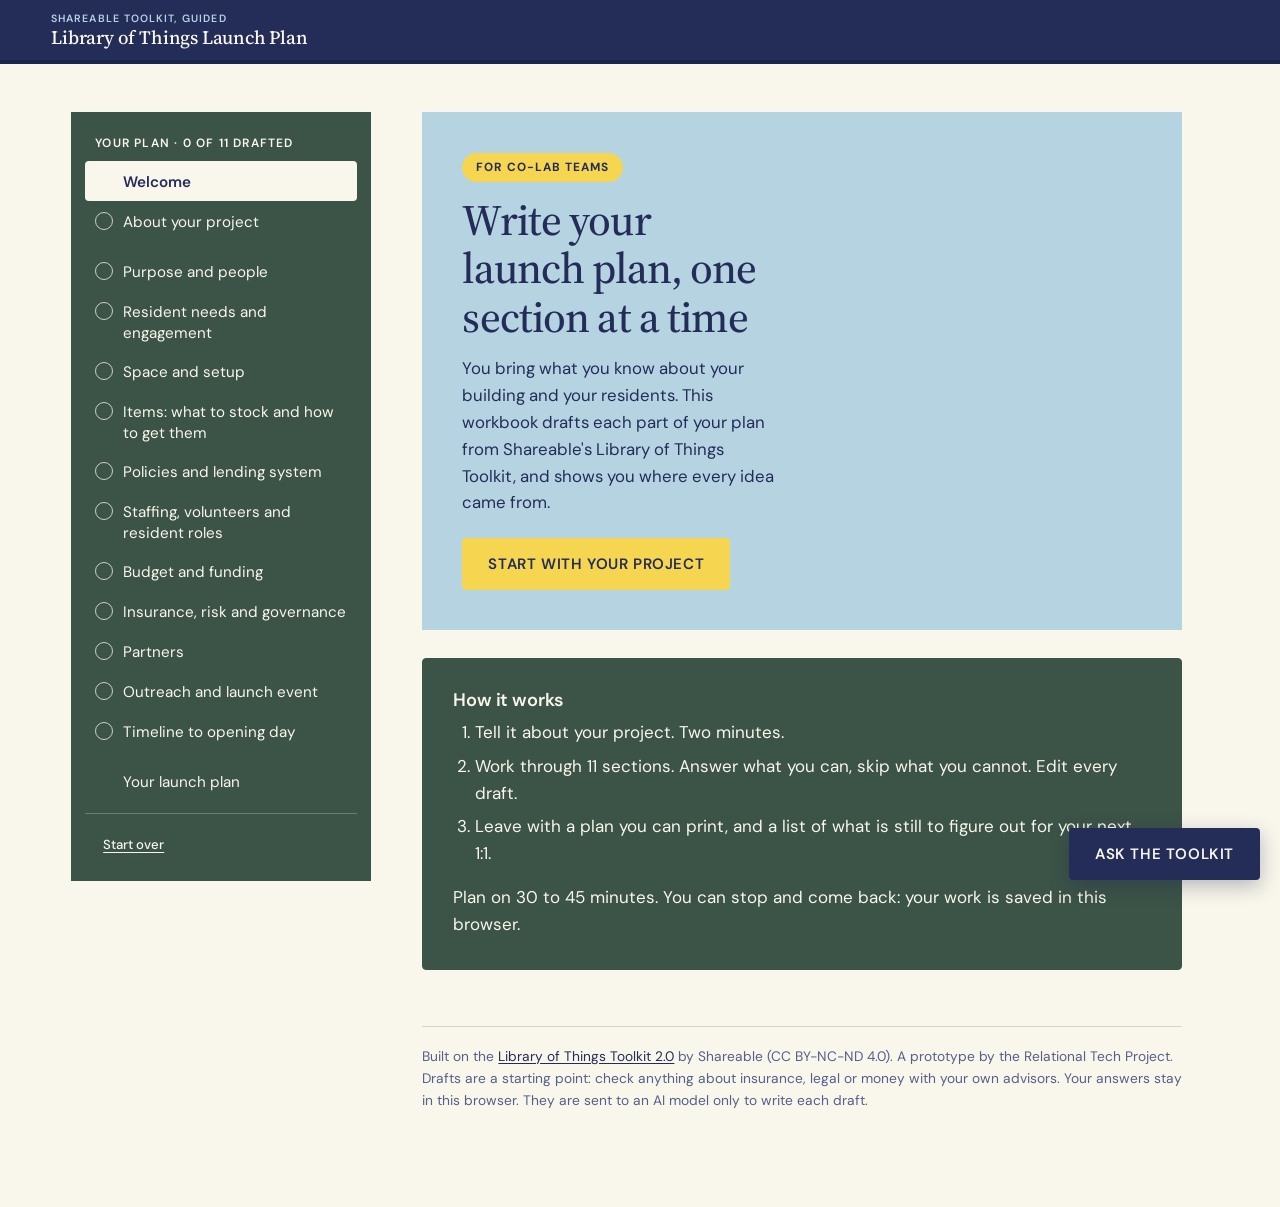
==== index.html @ 45e4e86b "Library of Things Launch Plan prototype A guided workbook for Shareable's Library of Things Co-Lab: " ====
<!doctype html>
<html lang="en">
<head>
<meta charset="utf-8">
<meta name="viewport" content="width=device-width, initial-scale=1, viewport-fit=cover">
<title>Library of Things Launch Plan</title>
<meta name="description" content="A guided workbook for writing the launch plan for a library of things in your building, grounded in Shareable's Library of Things Toolkit 2.0.">
<meta name="robots" content="noindex">
<meta name="theme-color" content="#232D58">
<link rel="preconnect" href="https://fonts.googleapis.com">
<link rel="preconnect" href="https://fonts.gstatic.com" crossorigin>
<link href="https://fonts.googleapis.com/css2?family=DM+Sans:ital,opsz,wght@0,9..40,400..700;1,9..40,400..700&family=Source+Serif+4:opsz,wght@8..60,400..600&display=swap" rel="stylesheet">
<style>
  /* Colours and type follow shareable.net and the toolkit cover */
  :root {
    --cream: #F9F6EB; --white: #fffdf7; --navy: #232D58; --navy-deep: #1A244D; --soft: #55608a;
    --green: #3C5347; --sage: #ABBD9B; --blue: #B6D3E2; --blue-wash: #e3eef4; --yellow: #F6D551;
    --coral: #D86E72; --brick: #BA4B4F; --pink: #F0D5D1; --line: #d9d4c0;
    --serif: "Source Serif 4", "Iowan Old Style", Georgia, serif;
    --sans: "DM Sans", system-ui, -apple-system, "Segoe UI", Roboto, sans-serif;
    --top: 60px;
  }
  * { box-sizing: border-box; }
  html { -webkit-text-size-adjust: 100%; scroll-padding-top: calc(var(--top) + 16px); }
  body { margin: 0; background: var(--cream); color: var(--navy); font: 17px/1.6 var(--sans); }
  h1, h2 { font-family: var(--serif); font-weight: 500; line-height: 1.12; letter-spacing: -0.02em; text-wrap: balance; margin: 0; }
  h3 { font-family: var(--sans); font-weight: 600; line-height: 1.25; letter-spacing: -0.01em; margin: 0; }
  h1 { font-size: clamp(2.1rem, 6vw, 3.3rem); }
  h2 { font-size: clamp(1.7rem, 4.4vw, 2.3rem); }
  p { margin: 0 0 1em; }
  a { color: var(--navy); text-underline-offset: 2px; }
  button { font: inherit; cursor: pointer; -webkit-tap-highlight-color: transparent; }
  :focus-visible { outline: 3px solid var(--coral); outline-offset: 2px; }

  /* Top bar */
  .top { position: sticky; top: 0; z-index: 8; background: var(--navy); color: var(--cream); }
  .top-in { display: flex; align-items: center; justify-content: space-between; gap: 12px; height: var(--top); padding: 8px clamp(16px, 4vw, 56px); padding-left: max(clamp(16px, 4vw, 56px), env(safe-area-inset-left)); padding-right: max(clamp(16px, 4vw, 56px), env(safe-area-inset-right)); }
  .brand { background: none; border: 0; padding: 0; color: var(--cream); text-align: left; font-family: var(--serif); font-size: 1.18rem; font-weight: 500; letter-spacing: -0.01em; line-height: 1.15; }
  .brand .short { display: none; }
  .brand small { display: block; font: 600 0.66rem/1.5 var(--sans); letter-spacing: 0.1em; text-transform: uppercase; color: var(--blue); }
  .top-actions { display: none; gap: 8px; flex: none; }
  .progress { height: 4px; background: var(--navy-deep); }
  .progress i { display: block; height: 100%; background: var(--yellow); transition: width .3s ease; }

  .shell { display: grid; grid-template-columns: 300px minmax(0, 1fr); gap: clamp(24px, 4vw, 56px); padding: clamp(24px, 4vw, 48px) clamp(16px, 4vw, 56px) 0; max-width: 1240px; margin: 0 auto; }
  .side { background: var(--green); color: var(--cream); padding: 22px 14px 16px; position: sticky; top: calc(var(--top) + 28px); align-self: start; max-height: calc(100vh - var(--top) - 48px); overflow-y: auto; }
  .side-label { font-size: 0.75rem; font-weight: 600; letter-spacing: 0.1em; text-transform: uppercase; padding: 0 10px 8px; }
  .steps { list-style: none; margin: 0; padding: 0; }
  .steps button { display: flex; gap: 10px; align-items: baseline; width: 100%; text-align: left; background: none; border: 0; padding: 8px 10px; border-radius: 4px; color: var(--cream); font-size: 0.95rem; line-height: 1.35; min-height: 40px; }
  .steps button:hover { background: rgba(249, 246, 235, 0.12); }
  .steps button[aria-current="step"] { background: var(--cream); color: var(--navy); font-weight: 600; }
  .dot { flex: none; width: 18px; height: 18px; border-radius: 50%; border: 1.5px solid currentColor; opacity: 0.75; display: inline-grid; place-items: center; font-size: 11px; line-height: 1; transform: translateY(3px); }
  .dot.drafted { background: var(--coral); border-color: var(--coral); opacity: 1; }
  .dot.done { background: var(--yellow); border-color: var(--yellow); color: var(--navy); opacity: 1; font-weight: 700; }
  .dot.plain { visibility: hidden; }
  .steps .gap { height: 10px; }
  .side-foot { margin-top: 12px; padding-top: 10px; border-top: 1px solid rgba(249, 246, 235, 0.25); }
  .side-foot .btn.quiet, .side-foot .btn.quiet:hover { color: var(--cream); }

  main { padding-bottom: 96px; min-width: 0; }
  main:focus { outline: none; }
  .col { max-width: 760px; }
  .pill { display: inline-block; background: var(--yellow); color: var(--navy); font-size: 0.74rem; font-weight: 700; letter-spacing: 0.08em; text-transform: uppercase; padding: 5px 14px; border-radius: 999px; margin-bottom: 14px; }
  .banner { display: inline; background: var(--navy); color: var(--cream); font-size: 0.8rem; font-weight: 700; letter-spacing: 0.08em; text-transform: uppercase; padding: 4px 10px; border-radius: 4px; -webkit-box-decoration-break: clone; box-decoration-break: clone; }
  .lede { font-size: 1.1rem; margin-top: 14px; max-width: 62ch; }

  .hero { background: var(--blue); margin-bottom: 28px; display: grid; grid-template-columns: minmax(0, 1fr) minmax(0, 1.1fr); align-items: stretch; }
  .hero-text { padding: clamp(22px, 4vw, 40px); padding-right: 8px; align-self: center; }
  .hero h1 { font-size: clamp(2rem, 3.4vw, 2.7rem); }
  .hero-text .lede { font-size: 1.05rem; }
  /* The cover's own background is the hero's blue, so the whole cover sits in it without a frame */
  .hero-art { display: flex; align-items: center; background: var(--blue); }
  .hero-art img { width: 100%; height: auto; display: block; }

  .btn { display: inline-flex; align-items: center; justify-content: center; gap: 8px; min-height: 48px; border-radius: 4px; padding: 12px 24px; border: 2px solid var(--yellow); background: var(--yellow); color: var(--navy); font-size: 0.94rem; font-weight: 600; letter-spacing: 0.04em; text-transform: uppercase; text-decoration: none; }
  .btn:hover { background: #f1c82f; border-color: #f1c82f; }
  .btn.dark { background: var(--navy); border-color: var(--navy); color: var(--cream); }
  .btn.dark:hover { background: var(--navy-deep); border-color: var(--navy-deep); }
  .btn.ghost { background: transparent; border-color: var(--navy); color: var(--navy); }
  .btn.ghost:hover { background: var(--navy); color: var(--cream); }
  .btn.quiet { background: transparent; border-color: transparent; color: var(--soft); padding: 10px 12px; text-transform: none; letter-spacing: 0; font-weight: 500; font-size: 1rem; text-decoration: underline; text-underline-offset: 3px; }
  .btn.quiet:hover { color: var(--navy); background: transparent; }
  .btn.small { min-height: 40px; padding: 8px 16px; font-size: 0.82rem; }
  .btn[disabled] { opacity: 0.55; cursor: not-allowed; }
  .row { display: flex; flex-wrap: wrap; gap: 10px; align-items: center; margin-top: 22px; }

  .field { margin-top: 22px; }
  label { display: block; font-weight: 600; line-height: 1.4; margin-bottom: 4px; }
  .hint { display: block; font-weight: 400; color: var(--soft); font-size: 0.92rem; }
  input[type=text], textarea { width: 100%; font: inherit; color: inherit; background: var(--white); border: 1.5px solid var(--navy); border-radius: 4px; padding: 12px 14px; margin-top: 6px; -webkit-appearance: none; appearance: none; }
  textarea { min-height: 92px; resize: vertical; line-height: 1.5; }
  input:focus, textarea:focus { outline: none; box-shadow: 0 0 0 3px var(--blue); }
  ::placeholder { color: #8a91ad; }
  .two { display: grid; grid-template-columns: 1fr 1fr; gap: 0 18px; }

  .card { scroll-margin-top: calc(var(--top) + 16px); background: var(--white); border: 1.5px solid var(--navy); border-radius: 4px; padding: clamp(18px, 3vw, 30px); margin-top: 28px; }
  .card.how { background: var(--green); border-color: var(--green); color: var(--cream); }
  .card-head { display: flex; justify-content: space-between; align-items: center; gap: 12px; flex-wrap: wrap; margin-bottom: 16px; }
  .tag { font-size: 0.74rem; font-weight: 700; letter-spacing: 0.09em; text-transform: uppercase; }

  .prose h3 { font-size: 1.14rem; margin: 1.4em 0 0.4em; }
  .prose h3:first-child { margin-top: 0; }
  .prose ul, .prose ol { margin: 0 0 1em; padding-left: 1.3em; }
  .prose li { margin-bottom: 0.35em; }
  .prose p:last-child, .prose ul:last-child, .prose ol:last-child { margin-bottom: 0; }
  .cite { display: inline-block; min-width: 1.5em; text-align: center; font-size: 0.7em; vertical-align: super; line-height: 1.5; text-decoration: none; font-weight: 700; color: var(--navy); background: var(--yellow); border-radius: 999px; padding: 0 5px; margin-left: 2px; }
  .cite:hover { background: var(--navy); color: var(--cream); }
  .sources { margin-top: 22px; padding: 16px 18px; background: var(--blue-wash); border-left: 4px solid var(--blue); font-size: 0.92rem; }
  .sources ol { margin: 8px 0 0; padding-left: 1.4em; }
  .sources li { margin-bottom: 6px; }
  .sources span { color: var(--soft); }
  .writing { font-size: 0.92rem; display: flex; gap: 8px; align-items: center; }
  .pulse { width: 9px; height: 9px; border-radius: 50%; background: var(--coral); animation: pulse 1.1s ease-in-out infinite; }
  @keyframes pulse { 50% { opacity: 0.25; } }
  @media (prefers-reduced-motion: reduce) { .pulse { animation: none; } .progress i { transition: none; } }
  .error { background: var(--pink); border-left: 4px solid var(--brick); color: #6d2326; padding: 12px 16px; margin-top: 18px; }
  .edit-area { min-height: 420px; font-size: 1rem; }

  .ask-fab { position: fixed; right: 20px; bottom: 20px; box-shadow: 0 6px 20px rgba(26, 36, 77, 0.3); z-index: 5; }
  .ask-panel { position: fixed; right: 20px; bottom: 20px; width: min(460px, calc(100vw - 32px)); max-height: min(680px, calc(100vh - 100px)); overflow-y: auto; background: var(--white); border: 1.5px solid var(--navy); border-radius: 4px; box-shadow: 0 14px 44px rgba(26, 36, 77, 0.3); padding: 20px; z-index: 9; }
  .ask-panel h3 { font-family: var(--serif); font-weight: 500; font-size: 1.4rem; }
  .ask-panel textarea { min-height: 84px; }

  .plan-section { margin-top: 38px; }
  .plan-section > h2 { font-size: 1.55rem; padding-bottom: 8px; border-bottom: 2px solid var(--navy); margin-bottom: 16px; }
  .plan-section.open-qs { background: var(--pink); padding: clamp(18px, 3vw, 28px); }
  .empty { color: var(--soft); font-style: italic; }
  .facts { display: grid; grid-template-columns: max-content 1fr; gap: 6px 20px; margin: 20px 0 0; font-size: 0.96rem; }
  .facts dt { color: var(--soft); }
  .facts dd { margin: 0; }

  footer { margin-top: 56px; padding-top: 18px; border-top: 1px solid var(--line); font-size: 0.86rem; color: var(--soft); max-width: 760px; }
  .scrim { display: none; }

  @media (max-width: 900px) {
    :root { --top: 56px; }
    .top-actions { display: flex; }
    .brand { font-size: 1rem; min-width: 0; white-space: nowrap; overflow: hidden; text-overflow: ellipsis; }
    .brand small, .brand .full { display: none; }
    .brand .short { display: inline; }
    .brand { min-height: 44px; }
    .shell { display: block; padding: 22px 16px 0; padding-left: max(16px, env(safe-area-inset-left)); padding-right: max(16px, env(safe-area-inset-right)); }
    .side { display: none; position: fixed; z-index: 7; top: calc(var(--top) + 4px); left: 0; right: 0; bottom: 0; align-self: auto; max-height: none; overflow-y: auto; -webkit-overflow-scrolling: touch; padding: 20px 14px calc(24px + env(safe-area-inset-bottom)); overscroll-behavior: contain; }
    .side.open { display: block; }
    .steps button { font-size: 1.02rem; min-height: 48px; padding: 10px 12px; }
    main { padding-bottom: calc(40px + env(safe-area-inset-bottom)); }
    .col, footer { max-width: none; }
    .hero { grid-template-columns: 1fr; margin: -22px -16px 24px; }
    .hero-text { padding: 8px 16px 26px; }
    .hero h1 { font-size: clamp(2.1rem, 8vw, 2.8rem); }
    .hero-art { min-height: 0; aspect-ratio: 1200 / 799; order: -1; }
    .two { grid-template-columns: 1fr; }
    .facts { grid-template-columns: 1fr; gap: 0; }
    .facts dt { margin-top: 10px; }
    .row .btn:not(.quiet) { flex: 1 1 100%; }
    .row .btn.quiet { flex: 1 1 100%; }
    .card { padding: 18px 16px; }
    .ask-fab { display: none; }
    .scrim { display: block; position: fixed; inset: 0; background: rgba(26, 36, 77, 0.45); z-index: 8; }
    .ask-panel { left: 0; right: 0; bottom: 0; width: auto; max-height: 86vh; max-height: 86dvh; border-width: 2px 0 0; border-radius: 12px 12px 0 0; padding: 18px 16px calc(20px + env(safe-area-inset-bottom)); }
  }

  @media print {
    body { background: #fff; color: #000; font-size: 11.5pt; }
    .top, .side, .no-print, .ask-fab, .ask-panel, .scrim { display: none !important; }
    .shell { display: block; padding: 0; max-width: none; }
    main { padding: 0; }
    .col, footer { max-width: none; }
    .pill { background: none; padding: 0; }
    .plan-section { break-inside: auto; }
    .plan-section > h2 { break-after: avoid; }
    .plan-section.open-qs { background: none; padding: 0; }
    .sources { background: none; border-left: 2px solid #999; }
    .cite { background: none; padding: 0; min-width: 0; }
    a { color: #000; }
    .sources a::after { content: " (" attr(href) ")"; font-size: 0.8em; word-break: break-all; color: #444; }
  }
</style>
</head>
<body>
<header class="top no-print" id="top"></header>
<div class="shell">
  <nav class="side" id="side" aria-label="Sections"></nav>
  <main id="main" tabindex="-1"></main>
</div>
<div id="ask"></div>

<script>
// The server half lives in supabase/functions/lot-plan. It owns the toolkit
// search and the prompts; this page only sends answers.
const API = 'https://texakzqqenzpxawktbgx.supabase.co/functions/v1/lot-plan';
const TOOLKIT = 'https://www.shareable.net/toolkit/library-of-things/';
// Served from Shareable's own site, resized by their image CDN
const COVER = 'https://i0.wp.com/www.shareable.net/wp-content/uploads/2026/03/LoT-2-Digital-Toolkit-Cover-2-scaled.png?w=1200&quality=80&ssl=1';
const STORE = 'lot-launch-plan-v1';

const PROJECT_FIELDS = [
  { key: 'org', label: 'Your organization', short: true },
  { key: 'city', label: 'City', short: true },
  { key: 'building', label: 'The building', hint: 'What kind of housing, how many homes, and who lives there.' },
  { key: 'space', label: 'The space you have in mind', hint: 'A storage room, a community room corner, a closet off the lobby. Rough size if you know it.' },
  { key: 'team', label: 'Who is working on this', hint: 'Staff, resident leaders, partners. Names or roles.' },
  { key: 'budget', label: 'Rough budget', hint: 'What you have or expect for opening and the first year. A range is fine.', short: true },
  { key: 'opening', label: 'When you want to open', short: true },
  { key: 'heard', label: 'What residents have told you so far', hint: 'Anything they have asked for or worried about. Leave blank if you have not asked yet.' },
];

const SECTIONS = [
  { id: 'purpose', title: 'Purpose and people', brief: 'Why this library of things, who it is for, and who will carry it.', questions: [
    'Why does this building need a library of things? What would be different for residents a year from now?',
    'Who is it for? Residents only, or neighbors too?',
    'Who will carry it day to day, and who else needs to be in the circle so it does not rest on one person?' ] },
  { id: 'residents', title: 'Resident needs and engagement', brief: 'How residents shape what the library holds and how it runs.', questions: [
    'How have you asked residents what they would borrow, or how will you?',
    'Who is hard to reach in the building (language, schedule, trust), and what would help?',
    'How will residents keep having a say once it is open?' ] },
  { id: 'space', title: 'Space and setup', brief: 'Where it lives in the building, how it is laid out, and how people get to it.', questions: [
    'Describe the space: where it is, how big, who holds the key today.',
    'When could it be open, and who would be there?',
    'What needs to change before opening (shelving, power, locks, signs, access for people with mobility needs)?' ] },
  { id: 'items', title: 'Items: what to stock and how to get them', brief: 'The opening inventory, where items come from, and how they stay in working order.', questions: [
    'What are the first 15 to 30 items you expect residents to want?',
    'Where will items come from: purchase, donations, partners?',
    'Who checks, cleans and repairs items when they come back?' ] },
  { id: 'policies', title: 'Policies and lending system', brief: 'How borrowing works, and what tracks it.', questions: [
    'Who can borrow, for how long, and does it cost anything?',
    'What should happen when something comes back late, broken, or not at all?',
    'How will you track loans: lending software, a spreadsheet, a paper ledger? Any constraint from your property management systems?' ] },
  { id: 'people', title: 'Staffing, volunteers and resident roles', brief: 'Who opens the door, who looks after items, and how residents take on roles.', questions: [
    'How many staff hours per week can you commit, and whose?',
    'What roles could residents or volunteers hold, and is there a stipend or other thank you?',
    'How will people be trained and supported?' ] },
  { id: 'budget', title: 'Budget and funding', brief: 'What it costs to open and to run for a year, and where the money comes from.', questions: [
    'What do you expect to spend before opening, and on what?',
    'What will it cost to run each year, and which line in your budget does that sit on?',
    'Which funding sources are realistic: operating budget, resident services funds, grants, sponsors, fees?' ] },
  { id: 'risk', title: 'Insurance, risk and governance', brief: 'How risk is handled, what cover is needed, and who decides.', questions: [
    'What have your insurer, risk manager or lawyer said so far, if anything?',
    'Which items or situations worry you most?',
    'Who makes decisions about the library, and how are residents part of that?' ] },
  { id: 'partners', title: 'Partners', brief: 'Who to work with nearby, and what each side brings.', questions: [
    'Who do you already work with that could help (tool libraries, the public library, nonprofits, city agencies, local businesses)?',
    'What do you most need from a partner: items, expertise, volunteers, money, repair skills?',
    'What can you offer in return?' ] },
  { id: 'launch', title: 'Outreach and launch event', brief: 'How residents hear about it, and what opening day looks like.', questions: [
    'How do residents hear about things in the building today, and what works?',
    'What would a good opening day look like?',
    'Does it have a name yet? Any workshops or repair events you want to run in the first months?' ] },
  { id: 'timeline', title: 'Timeline to opening day', brief: 'The steps between now and opening, in order, with who does each.', questions: [
    'What is already done, and what must happen before anything else can?',
    'What fixed dates or approvals are you working around?',
    'Who owns the timeline?' ] },
];

// ---------- State ----------

function blank() {
  const sections = {};
  for (const s of SECTIONS) sections[s.id] = { answers: s.questions.map(() => ''), draft: '', done: false };
  return { view: 'welcome', project: {}, sections, sources: {} };
}

let state = blank();
try {
  const saved = JSON.parse(localStorage.getItem(STORE) || 'null');
  if (saved && saved.sections) {
    state = { ...blank(), ...saved };
    for (const s of SECTIONS) state.sections[s.id] = { ...blank().sections[s.id], ...(saved.sections[s.id] || {}) };
  }
} catch { /* a fresh start is fine */ }

function save() {
  try { localStorage.setItem(STORE, JSON.stringify(state)); } catch { /* private mode: keep working in memory */ }
}

// Not saved: what is happening right now
const live = { busy: null, error: null, editing: null, redraft: null, navOpen: false, ask: { open: false, q: '', a: '', busy: false, error: null } };

// ---------- Small helpers ----------

const esc = (s) => String(s ?? '').replace(/[&<>"']/g, (c) => ({ '&': '&amp;', '<': '&lt;', '>': '&gt;', '"': '&quot;', "'": '&#39;' }[c]));
const sectionById = (id) => SECTIONS.find((s) => s.id === id);
const STILL = /^#{2,4}\s*still to figure out\s*$/im;

function splitDraft(md) {
  const m = STILL.exec(md);
  if (!m) return { body: md.trim(), open: [] };
  const open = md.slice(m.index + m[0].length).split('\n').map((l) => l.replace(/^\s*[-*]\s+/, '').trim()).filter(Boolean);
  return { body: md.slice(0, m.index).trim(), open };
}

/** Markdown to HTML for the small subset the drafts use. Returns the cited ids in order. */
function renderMd(md) {
  const cited = [];
  const inline = (text) => esc(text)
    .replace(/\*\*(.+?)\*\*/g, '<strong>$1</strong>')
    .replace(/(^|[^*])\*([^*\s][^*]*?)\*/g, '$1<em>$2</em>')
    .replace(/\[((?:lot-\d+)(?:\s*,\s*lot-\d+)*)\]/g, (_, ids) => ids.split(/\s*,\s*/).map((id) => {
      const src = state.sources[id];
      if (!src) return '';
      if (!cited.includes(id)) cited.push(id);
      return `<a class="cite" href="${esc(src.url)}" target="_blank" rel="noopener" title="${esc(src.heading)}">${cited.indexOf(id) + 1}</a>`;
    }).join(''));
  const out = [];
  let list = null;
  let para = [];
  const flush = () => {
    if (para.length) { out.push(`<p>${inline(para.join(' '))}</p>`); para = []; }
    if (list) { out.push(`</${list}>`); list = null; }
  };
  for (const raw of md.split('\n')) {
    const line = raw.trimEnd();
    let m;
    if (!line.trim()) { flush(); }
    else if ((m = /^#{1,4}\s+(.*)$/.exec(line))) { flush(); out.push(`<h3>${inline(m[1])}</h3>`); }
    else if ((m = /^\s*[-*]\s+(.*)$/.exec(line))) {
      if (list !== 'ul') { flush(); out.push('<ul>'); list = 'ul'; }
      out.push(`<li>${inline(m[1])}</li>`);
    } else if ((m = /^\s*\d+[.)]\s+(.*)$/.exec(line))) {
      if (list !== 'ol') { flush(); out.push('<ol>'); list = 'ol'; }
      out.push(`<li>${inline(m[1])}</li>`);
    } else {
      if (list) flush();
      para.push(line.trim());
    }
  }
  flush();
  return { html: out.join('\n'), cited };
}

function sourcesHtml(cited) {
  if (!cited.length) return '';
  const items = cited.map((id) => {
    const s = state.sources[id];
    const where = [s.section, s.chapter && s.chapter !== s.heading ? s.chapter : ''].filter(Boolean).join(', ');
    return `<li><a href="${esc(s.url)}" target="_blank" rel="noopener">${esc(s.heading)}</a> <span>${esc(where)}</span></li>`;
  }).join('');
  return `<div class="sources"><div class="tag">From the toolkit</div><ol>${items}</ol></div>`;
}

/** Calls the server and feeds text to onText as it arrives. */
async function stream(body, onText) {
  let res;
  try {
    res = await fetch(API, { method: 'POST', headers: { 'Content-Type': 'application/json' }, body: JSON.stringify(body) });
  } catch {
    throw new Error('Could not reach the server. Check your connection and try again. Your answers are saved.');
  }
  if (!res.ok || !res.body) {
    const data = await res.json().catch(() => ({}));
    throw new Error(data.error || 'Something went wrong. Try again.');
  }
  const reader = res.body.getReader();
  const decoder = new TextDecoder();
  let buffer = '';
  let text = '';
  let finished = false;
  const handle = (line) => {
    if (!line.trim()) return;
    const event = JSON.parse(line);
    if (event.type === 'sources') {
      for (const s of event.sources) state.sources[s.id] = s;
    } else if (event.type === 'delta') {
      text += event.text;
      onText(text);
    } else if (event.type === 'error') {
      throw new Error(event.error);
    } else if (event.type === 'done') {
      finished = true;
    }
  };
  while (true) {
    const { done, value } = await reader.read();
    if (done) break;
    buffer += decoder.decode(value, { stream: true });
    let nl;
    while ((nl = buffer.indexOf('\n')) >= 0) {
      handle(buffer.slice(0, nl));
      buffer = buffer.slice(nl + 1);
    }
  }
  handle(buffer);
  if (!finished || !text.trim()) throw new Error('The draft stopped part way. Try again.');
  return text;
}

// ---------- Actions ----------

function go(view) {
  state.view = view;
  live.error = null; live.editing = null; live.redraft = null; live.navOpen = false;
  save();
  render();
  window.scrollTo(0, 0);
  document.getElementById('main').focus({ preventScroll: true });
}

function nextAfter(id) {
  const i = SECTIONS.findIndex((s) => s.id === id);
  return i + 1 < SECTIONS.length ? SECTIONS[i + 1].id : 'plan';
}

async function draft(id, note) {
  if (live.busy) return;
  const spec = sectionById(id);
  const sec = state.sections[id];
  const done = SECTIONS.filter((s) => s.id !== id && state.sections[s.id].draft)
    .map((s) => ({ title: s.title, text: splitDraft(state.sections[s.id].draft).body.replace(/\[lot-\d+\]/g, '').slice(0, 320) }));
  const previous = sec.draft;
  live.busy = id; live.error = null; live.editing = null; live.redraft = null;
  sec.draft = '';
  render();
  document.getElementById('draft-card')?.scrollIntoView({ behavior: matchMedia('(prefers-reduced-motion: reduce)').matches ? 'auto' : 'smooth', block: 'start' });
  try {
    const text = await stream({
      action: 'draft', section: id, project: state.project,
      answers: spec.questions.map((q, i) => ({ q, a: sec.answers[i] })),
      done, current: note ? previous : undefined, note: note || undefined,
    }, (t) => {
      sec.draft = t;
      const el = document.getElementById('draft-body');
      if (el) el.innerHTML = renderMd(t).html;
    });
    sec.draft = text.trim();
    sec.done = false;
  } catch (err) {
    sec.draft = previous;
    live.error = err.message;
  }
  live.busy = null;
  save();
  render();
}

async function ask() {
  const a = live.ask;
  if (a.busy || a.q.trim().length < 3) return;
  a.busy = true; a.error = null; a.a = '';
  renderAsk();
  try {
    a.a = await stream({ action: 'ask', question: a.q, project: state.project }, (t) => {
      a.a = t;
      const el = document.getElementById('ask-answer');
      if (el) el.innerHTML = renderMd(t).html;
    });
  } catch (err) {
    a.error = err.message;
  }
  a.busy = false;
  save();
  renderAsk();
}

function planMarkdown() {
  const p = state.project;
  const lines = [`# Library of Things Launch Plan`, ''];
  if (p.org || p.city) lines.push(`**${[p.org, p.city].filter(Boolean).join(', ')}**`, '');
  for (const f of PROJECT_FIELDS) if (p[f.key] && f.key !== 'org' && f.key !== 'city') lines.push(`- ${f.label}: ${p[f.key]}`);
  lines.push('');
  const cited = [];
  const open = [];
  for (const s of SECTIONS) {
    const sec = state.sections[s.id];
    if (!sec.draft) continue;
    const parts = splitDraft(sec.draft);
    lines.push(`## ${s.title}`, '', parts.body, '');
    for (const o of parts.open) open.push(`${o.replace(/\s*\[lot-[\d,\slot-]*\]/g, '')} (${s.title})`);
    for (const m of sec.draft.matchAll(/lot-\d+/g)) if (state.sources[m[0]] && !cited.includes(m[0])) cited.push(m[0]);
  }
  if (open.length) lines.push('## Still to figure out', '', ...open.map((o) => `- ${o}`), '');
  if (cited.length) {
    lines.push('## From the toolkit', '');
    for (const id of cited) lines.push(`- [${id}] ${state.sources[id].heading}: ${state.sources[id].url}`);
    lines.push('');
  }
  lines.push(`Drafted with the Library of Things Launch Plan prototype, built on the Library of Things Toolkit 2.0 by Shareable (CC BY-NC-ND 4.0): ${TOOLKIT}`);
  return lines.join('\n');
}

// ---------- Views ----------

function footer() {
  return `<footer>
    Built on the <a href="${TOOLKIT}" target="_blank" rel="noopener">Library of Things Toolkit 2.0</a> by Shareable (CC BY-NC-ND 4.0).
    A prototype by the Relational Tech Project. Drafts are a starting point: check anything about insurance, legal or money with your own advisors.
    <span class="no-print">Your answers stay in this browser. They are sent to an AI model only to write each draft.</span>
  </footer>`;
}

function viewWelcome() {
  const started = Object.keys(state.project).length || SECTIONS.some((s) => state.sections[s.id].draft);
  return `<div class="col">
    <div class="hero">
      <div class="hero-text">
        <div class="pill">For Co-Lab teams</div>
        <h1>Write your launch plan, one section at a time</h1>
        <p class="lede">You bring what you know about your building and your residents. This workbook drafts each part of your plan from Shareable's Library of Things Toolkit, and shows you where every idea came from.</p>
        <div class="row">
          <button class="btn" data-go="project">${started ? 'Pick up where you left off' : 'Start with your project'}</button>
        </div>
      </div>
      <a class="hero-art" href="${TOOLKIT}" target="_blank" rel="noopener" aria-label="The Library of Things Toolkit, second edition, by Shareable">
        <img src="${COVER}" alt="Cover of The Library of Things Toolkit, second edition, by Shareable" width="1200" height="799" onerror="this.parentNode.remove()">
      </a>
    </div>
    <div class="card how">
      <div class="prose">
        <h3>How it works</h3>
        <ol>
          <li>Tell it about your project. Two minutes.</li>
          <li>Work through ${SECTIONS.length} sections. Answer what you can, skip what you cannot. Edit every draft.</li>
          <li>Leave with a plan you can print, and a list of what is still to figure out for your next 1:1.</li>
        </ol>
        <p>Plan on 30 to 45 minutes. You can stop and come back: your work is saved in this browser.</p>
      </div>
    </div>
    ${started ? '<div class="row"><button class="btn quiet" data-act="reset">Start over</button></div>' : ''}
    ${footer()}
  </div>`;
}

function viewProject() {
  const field = (f) => `<div class="field">
      <label for="p-${f.key}">${f.label}${f.hint ? `<span class="hint">${f.hint}</span>` : ''}</label>
      ${f.short
        ? `<input type="text" id="p-${f.key}" data-project="${f.key}" value="${esc(state.project[f.key])}">`
        : `<textarea id="p-${f.key}" data-project="${f.key}">${esc(state.project[f.key])}</textarea>`}
    </div>`;
  const short = PROJECT_FIELDS.filter((f) => f.short);
  const long = PROJECT_FIELDS.filter((f) => !f.short);
  return `<div class="col">
    <div class="pill">Step 1</div>
    <h2>About your project</h2>
    <p class="lede">Every draft is written for this building. Rough answers are fine, and you can change them later.</p>
    <div class="two">${short.map(field).join('')}</div>
    ${long.map(field).join('')}
    <div class="row">
      <button class="btn" data-go="${SECTIONS[0].id}">Start the plan</button>
    </div>
    ${footer()}
  </div>`;
}

function viewSection(spec) {
  const sec = state.sections[spec.id];
  const n = SECTIONS.indexOf(spec) + 1;
  const busy = live.busy === spec.id;
  const questions = spec.questions.map((q, i) => `<div class="field">
      <label for="q-${i}">${esc(q)}</label>
      <textarea id="q-${i}" data-answer="${i}">${esc(sec.answers[i])}</textarea>
    </div>`).join('');

  let draftCard = '';
  if (busy || sec.draft) {
    const parts = renderMd(sec.draft);
    const editing = live.editing === spec.id;
    draftCard = `<div class="card" id="draft-card">
      <div class="card-head">
        <span class="banner">Your draft</span>
        ${busy ? '<span class="writing"><span class="pulse"></span>Reading the toolkit and writing</span>' : ''}
      </div>
      ${editing
        ? `<textarea class="edit-area" id="edit-area" aria-label="Edit your draft">${esc(sec.draft)}</textarea>
           <div class="row"><button class="btn small" data-act="save-edit">Save changes</button><button class="btn quiet small" data-act="cancel-edit">Cancel</button></div>`
        : `<div class="prose" id="draft-body">${parts.html}</div>${busy ? '' : sourcesHtml(parts.cited)}`}
      ${!busy && !editing ? (live.redraft === spec.id
        ? `<div class="field"><label for="note">What should change?</label><textarea id="note" placeholder="For example: shorter, or we decided on no late fees."></textarea></div>
           <div class="row"><button class="btn small" data-act="redraft-go">Redraft</button><button class="btn quiet small" data-act="redraft-cancel">Cancel</button></div>`
        : `<div class="row no-print">
             <button class="btn" data-act="accept">Looks good, next</button>
             <button class="btn ghost" data-act="edit">Edit</button>
             <button class="btn quiet" data-act="redraft">Redraft</button>
           </div>`) : ''}
    </div>`;
  }

  return `<div class="col">
    <div class="pill">Section ${n} of ${SECTIONS.length}</div>
    <h2>${esc(spec.title)}</h2>
    <p class="lede">${esc(spec.brief)}</p>
    ${questions}
    ${live.error ? `<div class="error" role="alert">${esc(live.error)}</div>` : ''}
    <div class="row">
      ${sec.draft || busy ? '' : `<button class="btn" data-act="draft">Draft this section</button>
      <button class="btn quiet" data-go="${nextAfter(spec.id)}">Skip for now</button>`}
    </div>
    ${draftCard}
    ${footer()}
  </div>`;
}

function viewPlan() {
  const p = state.project;
  const drafted = SECTIONS.filter((s) => state.sections[s.id].draft);
  const open = [];
  const body = SECTIONS.map((s) => {
    const sec = state.sections[s.id];
    if (!sec.draft) return `<section class="plan-section no-print"><h2>${esc(s.title)}</h2><p class="empty">Not drafted yet. <a href="#" data-go="${s.id}">Work on this section</a></p></section>`;
    const parts = splitDraft(sec.draft);
    for (const o of parts.open) open.push({ text: o.replace(/\s*\[lot-[\d,\slot-]*\]/g, ''), from: s.title });
    const r = renderMd(parts.body);
    return `<section class="plan-section"><h2>${esc(s.title)}</h2><div class="prose">${r.html}</div>${sourcesHtml(r.cited)}</section>`;
  }).join('');
  const facts = PROJECT_FIELDS.filter((f) => p[f.key] && f.key !== 'org' && f.key !== 'city')
    .map((f) => `<dt>${f.label}</dt><dd>${esc(p[f.key])}</dd>`).join('');
  return `<div class="col">
    <div class="pill">${esc([p.org, p.city].filter(Boolean).join(', ') || 'Your plan')}</div>
    <h1>Library of Things Launch Plan</h1>
    ${facts ? `<dl class="facts">${facts}</dl>` : ''}
    ${drafted.length && drafted.length < SECTIONS.length ? `<p class="lede no-print">${drafted.length} of ${SECTIONS.length} sections drafted so far.</p>` : ''}
    ${drafted.length ? `<div class="row no-print">
      <button class="btn" data-act="print">Print or save as PDF</button>
      <button class="btn dark" data-act="copy">Copy as text</button>
      <button class="btn dark" data-act="download">Download</button>
    </div>` : `<p class="lede">Nothing drafted yet. Start with the first section and your plan will collect here.</p>
      <div class="row"><button class="btn" data-go="${SECTIONS[0].id}">Go to the first section</button></div>`}
    ${body}
    ${open.length ? `<section class="plan-section open-qs"><h2>Still to figure out</h2>
      <div class="prose"><p>Bring these to your team, your residents, or your next 1:1 with Shareable.</p>
      <ul>${open.map((o) => `<li>${renderMd(o.text).html.replace(/^<p>|<\/p>$/g, '')} <span style="color:var(--soft)">(${esc(o.from)})</span></li>`).join('')}</ul></div></section>` : ''}
    ${footer()}
  </div>`;
}

function renderSide() {
  const dot = (cls, mark) => `<span class="dot ${cls}" aria-hidden="true">${mark}</span>`;
  const item = (view, label, cls = '', mark = '') => `<li><button data-go="${view}" ${state.view === view ? 'aria-current="step"' : ''}>${dot(cls, mark)}<span>${esc(label)}</span></button></li>`;
  const hasProject = Object.values(state.project).some((v) => String(v || '').trim());
  const drafted = SECTIONS.filter((x) => state.sections[x.id].draft).length;
  document.getElementById('top').innerHTML = `
    <div class="top-in">
      <button class="brand" data-go="welcome" title="Library of Things Launch Plan"><small>Shareable toolkit, guided</small><span class="full">Library of Things Launch Plan</span><span class="short">LoT Launch Plan</span></button>
      <div class="top-actions">
        <button class="btn small" data-act="ask-open">Ask</button>
        <button class="btn small" data-act="nav" aria-expanded="${live.navOpen}" aria-controls="side">${live.navOpen ? 'Close' : 'Sections'}</button>
      </div>
    </div>
    <div class="progress" role="progressbar" aria-label="Sections drafted" aria-valuemin="0" aria-valuemax="${SECTIONS.length}" aria-valuenow="${drafted}"><i style="width:${(drafted / SECTIONS.length) * 100}%"></i></div>`;
  document.getElementById('side').className = 'side' + (live.navOpen ? ' open' : '');
  document.body.style.overflow = live.navOpen && matchMedia('(max-width: 900px)').matches ? 'hidden' : '';
  document.getElementById('side').innerHTML = `
    <div class="side-label">Your plan · ${drafted} of ${SECTIONS.length} drafted</div>
    <ol class="steps">
      ${item('welcome', 'Welcome', 'plain')}
      ${item('project', 'About your project', hasProject ? 'done' : '', hasProject ? '✓' : '')}
      <li class="gap"></li>
      ${SECTIONS.map((s) => { const sec = state.sections[s.id]; return item(s.id, s.title, sec.done ? 'done' : sec.draft ? 'drafted' : '', sec.done ? '✓' : ''); }).join('')}
      <li class="gap"></li>
      ${item('plan', 'Your launch plan', 'plain')}
    </ol>
    <div class="side-foot"><button class="btn quiet small" data-act="reset">Start over</button></div>`;
}

function renderAsk() {
  const a = live.ask;
  const el = document.getElementById('ask');
  if (!a.open) {
    el.innerHTML = `<button class="btn dark ask-fab no-print" data-act="ask-open">Ask the toolkit</button>`;
    return;
  }
  const r = renderMd(a.a);
  el.innerHTML = `<div class="scrim no-print" data-act="ask-close"></div><div class="ask-panel no-print" role="dialog" aria-label="Ask the toolkit">
    <div class="card-head"><h3>Ask the toolkit</h3><button class="btn quiet small" data-act="ask-close">Close</button></div>
    <p class="hint">A one-off question, answered only from Shareable's toolkit.</p>
    <textarea id="ask-q" placeholder="For example: how do other libraries handle items that come back broken?">${esc(a.q)}</textarea>
    <div class="row" style="margin-top:10px"><button class="btn small" data-act="ask-go" ${a.busy ? 'disabled' : ''}>${a.busy ? 'Looking' : 'Ask'}</button></div>
    ${a.error ? `<div class="error" role="alert">${esc(a.error)}</div>` : ''}
    ${a.a || a.busy ? `<div class="prose" id="ask-answer" style="margin-top:16px">${r.html}</div>${a.busy ? '' : sourcesHtml(r.cited)}` : ''}
  </div>`;
}

function render() {
  const spec = sectionById(state.view);
  const html = state.view === 'welcome' ? viewWelcome()
    : state.view === 'project' ? viewProject()
    : state.view === 'plan' ? viewPlan()
    : spec ? viewSection(spec) : viewWelcome();
  document.getElementById('main').innerHTML = html;
  renderSide();
  renderAsk();
}

// ---------- Events ----------

document.addEventListener('input', (e) => {
  const t = e.target;
  if (t.dataset.project) { state.project[t.dataset.project] = t.value; save(); }
  else if (t.dataset.answer !== undefined) { state.sections[state.view].answers[Number(t.dataset.answer)] = t.value; save(); }
  else if (t.id === 'ask-q') live.ask.q = t.value;
});

document.addEventListener('click', async (e) => {
  const goEl = e.target.closest('[data-go]');
  if (goEl) { e.preventDefault(); go(goEl.dataset.go); return; }
  const el = e.target.closest('[data-act]');
  if (!el) return;
  const id = state.view;
  const sec = state.sections[id];
  switch (el.dataset.act) {
    case 'draft': draft(id); break;
    case 'accept': sec.done = true; go(nextAfter(id)); break;
    case 'edit': live.editing = id; render(); document.getElementById('edit-area').focus(); break;
    case 'cancel-edit': live.editing = null; render(); break;
    case 'save-edit': sec.draft = document.getElementById('edit-area').value.trim(); live.editing = null; save(); render(); break;
    case 'redraft': live.redraft = id; render(); document.getElementById('note').focus(); break;
    case 'redraft-cancel': live.redraft = null; render(); break;
    case 'redraft-go': draft(id, document.getElementById('note').value.trim() || 'Try a different take.'); break;
    case 'nav': live.navOpen = !live.navOpen; renderSide(); break;
    case 'reset':
      if (confirm('Start over? This clears your answers and drafts from this browser.')) { state = blank(); live.ask = { open: false, q: '', a: '', busy: false, error: null }; save(); go('welcome'); }
      break;
    case 'print': window.print(); break;
    case 'copy':
      try { await navigator.clipboard.writeText(planMarkdown()); el.textContent = 'Copied'; }
      catch { el.textContent = 'Copy failed, use Download'; }
      setTimeout(() => { el.textContent = 'Copy as text'; }, 1800);
      break;
    case 'download': {
      const url = URL.createObjectURL(new Blob([planMarkdown()], { type: 'text/markdown' }));
      const a = Object.assign(document.createElement('a'), { href: url, download: 'library-of-things-launch-plan.md' });
      document.body.appendChild(a); a.click(); a.remove(); URL.revokeObjectURL(url);
      break;
    }
    case 'ask-open': live.ask.open = true; live.navOpen = false; renderSide(); renderAsk(); document.getElementById('ask-q').focus(); break;
    case 'ask-close': live.ask.open = false; renderAsk(); break;
    case 'ask-go': ask(); break;
  }
});

document.addEventListener('keydown', (e) => {
  if (e.key === 'Escape' && live.ask.open) { live.ask.open = false; renderAsk(); }
  if (e.key === 'Enter' && (e.metaKey || e.ctrlKey) && e.target.id === 'ask-q') ask();
});

render();
</script>
</body>
</html>
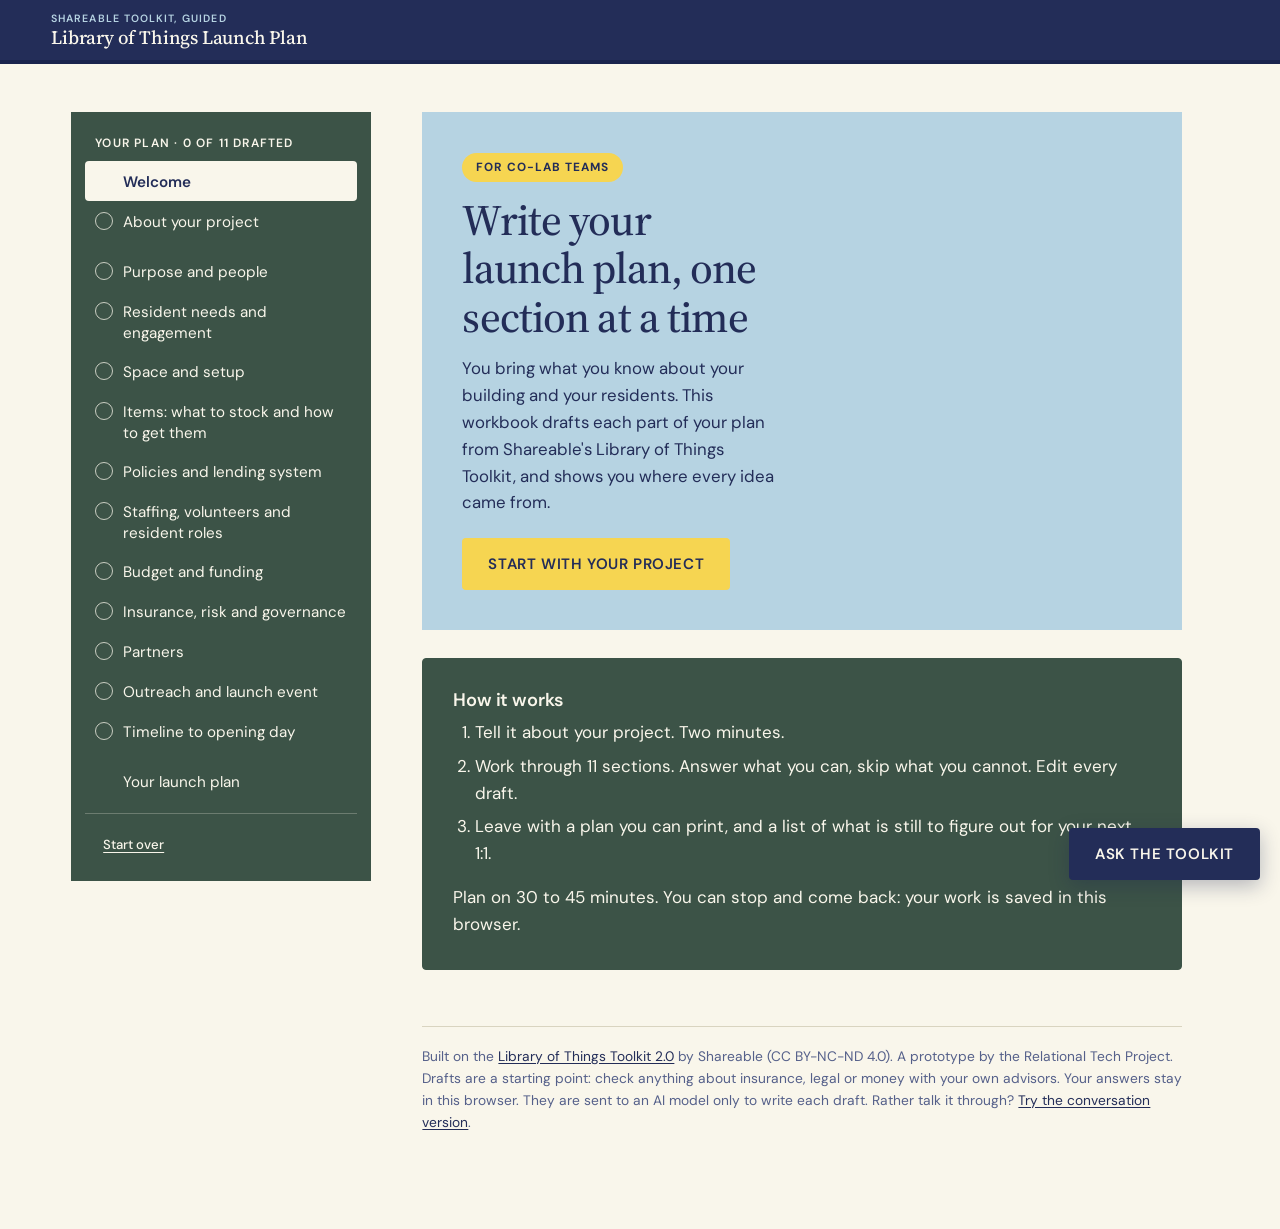
==== commit b4da444c: "Add the conversational version at /chat One question at a time: the guide reacts with something from" ====
--- a/index.html
+++ b/index.html
@@ -10,172 +10,7 @@
 <link rel="preconnect" href="https://fonts.googleapis.com">
 <link rel="preconnect" href="https://fonts.gstatic.com" crossorigin>
 <link href="https://fonts.googleapis.com/css2?family=DM+Sans:ital,opsz,wght@0,9..40,400..700;1,9..40,400..700&family=Source+Serif+4:opsz,wght@8..60,400..600&display=swap" rel="stylesheet">
-<style>
-  /* Colours and type follow shareable.net and the toolkit cover */
-  :root {
-    --cream: #F9F6EB; --white: #fffdf7; --navy: #232D58; --navy-deep: #1A244D; --soft: #55608a;
-    --green: #3C5347; --sage: #ABBD9B; --blue: #B6D3E2; --blue-wash: #e3eef4; --yellow: #F6D551;
-    --coral: #D86E72; --brick: #BA4B4F; --pink: #F0D5D1; --line: #d9d4c0;
-    --serif: "Source Serif 4", "Iowan Old Style", Georgia, serif;
-    --sans: "DM Sans", system-ui, -apple-system, "Segoe UI", Roboto, sans-serif;
-    --top: 60px;
-  }
-  * { box-sizing: border-box; }
-  html { -webkit-text-size-adjust: 100%; scroll-padding-top: calc(var(--top) + 16px); }
-  body { margin: 0; background: var(--cream); color: var(--navy); font: 17px/1.6 var(--sans); }
-  h1, h2 { font-family: var(--serif); font-weight: 500; line-height: 1.12; letter-spacing: -0.02em; text-wrap: balance; margin: 0; }
-  h3 { font-family: var(--sans); font-weight: 600; line-height: 1.25; letter-spacing: -0.01em; margin: 0; }
-  h1 { font-size: clamp(2.1rem, 6vw, 3.3rem); }
-  h2 { font-size: clamp(1.7rem, 4.4vw, 2.3rem); }
-  p { margin: 0 0 1em; }
-  a { color: var(--navy); text-underline-offset: 2px; }
-  button { font: inherit; cursor: pointer; -webkit-tap-highlight-color: transparent; }
-  :focus-visible { outline: 3px solid var(--coral); outline-offset: 2px; }
-
-  /* Top bar */
-  .top { position: sticky; top: 0; z-index: 8; background: var(--navy); color: var(--cream); }
-  .top-in { display: flex; align-items: center; justify-content: space-between; gap: 12px; height: var(--top); padding: 8px clamp(16px, 4vw, 56px); padding-left: max(clamp(16px, 4vw, 56px), env(safe-area-inset-left)); padding-right: max(clamp(16px, 4vw, 56px), env(safe-area-inset-right)); }
-  .brand { background: none; border: 0; padding: 0; color: var(--cream); text-align: left; font-family: var(--serif); font-size: 1.18rem; font-weight: 500; letter-spacing: -0.01em; line-height: 1.15; }
-  .brand .short { display: none; }
-  .brand small { display: block; font: 600 0.66rem/1.5 var(--sans); letter-spacing: 0.1em; text-transform: uppercase; color: var(--blue); }
-  .top-actions { display: none; gap: 8px; flex: none; }
-  .progress { height: 4px; background: var(--navy-deep); }
-  .progress i { display: block; height: 100%; background: var(--yellow); transition: width .3s ease; }
-
-  .shell { display: grid; grid-template-columns: 300px minmax(0, 1fr); gap: clamp(24px, 4vw, 56px); padding: clamp(24px, 4vw, 48px) clamp(16px, 4vw, 56px) 0; max-width: 1240px; margin: 0 auto; }
-  .side { background: var(--green); color: var(--cream); padding: 22px 14px 16px; position: sticky; top: calc(var(--top) + 28px); align-self: start; max-height: calc(100vh - var(--top) - 48px); overflow-y: auto; }
-  .side-label { font-size: 0.75rem; font-weight: 600; letter-spacing: 0.1em; text-transform: uppercase; padding: 0 10px 8px; }
-  .steps { list-style: none; margin: 0; padding: 0; }
-  .steps button { display: flex; gap: 10px; align-items: baseline; width: 100%; text-align: left; background: none; border: 0; padding: 8px 10px; border-radius: 4px; color: var(--cream); font-size: 0.95rem; line-height: 1.35; min-height: 40px; }
-  .steps button:hover { background: rgba(249, 246, 235, 0.12); }
-  .steps button[aria-current="step"] { background: var(--cream); color: var(--navy); font-weight: 600; }
-  .dot { flex: none; width: 18px; height: 18px; border-radius: 50%; border: 1.5px solid currentColor; opacity: 0.75; display: inline-grid; place-items: center; font-size: 11px; line-height: 1; transform: translateY(3px); }
-  .dot.drafted { background: var(--coral); border-color: var(--coral); opacity: 1; }
-  .dot.done { background: var(--yellow); border-color: var(--yellow); color: var(--navy); opacity: 1; font-weight: 700; }
-  .dot.plain { visibility: hidden; }
-  .steps .gap { height: 10px; }
-  .side-foot { margin-top: 12px; padding-top: 10px; border-top: 1px solid rgba(249, 246, 235, 0.25); }
-  .side-foot .btn.quiet, .side-foot .btn.quiet:hover { color: var(--cream); }
-
-  main { padding-bottom: 96px; min-width: 0; }
-  main:focus { outline: none; }
-  .col { max-width: 760px; }
-  .pill { display: inline-block; background: var(--yellow); color: var(--navy); font-size: 0.74rem; font-weight: 700; letter-spacing: 0.08em; text-transform: uppercase; padding: 5px 14px; border-radius: 999px; margin-bottom: 14px; }
-  .banner { display: inline; background: var(--navy); color: var(--cream); font-size: 0.8rem; font-weight: 700; letter-spacing: 0.08em; text-transform: uppercase; padding: 4px 10px; border-radius: 4px; -webkit-box-decoration-break: clone; box-decoration-break: clone; }
-  .lede { font-size: 1.1rem; margin-top: 14px; max-width: 62ch; }
-
-  .hero { background: var(--blue); margin-bottom: 28px; display: grid; grid-template-columns: minmax(0, 1fr) minmax(0, 1.1fr); align-items: stretch; }
-  .hero-text { padding: clamp(22px, 4vw, 40px); padding-right: 8px; align-self: center; }
-  .hero h1 { font-size: clamp(2rem, 3.4vw, 2.7rem); }
-  .hero-text .lede { font-size: 1.05rem; }
-  /* The cover's own background is the hero's blue, so the whole cover sits in it without a frame */
-  .hero-art { display: flex; align-items: center; background: var(--blue); }
-  .hero-art img { width: 100%; height: auto; display: block; }
-
-  .btn { display: inline-flex; align-items: center; justify-content: center; gap: 8px; min-height: 48px; border-radius: 4px; padding: 12px 24px; border: 2px solid var(--yellow); background: var(--yellow); color: var(--navy); font-size: 0.94rem; font-weight: 600; letter-spacing: 0.04em; text-transform: uppercase; text-decoration: none; }
-  .btn:hover { background: #f1c82f; border-color: #f1c82f; }
-  .btn.dark { background: var(--navy); border-color: var(--navy); color: var(--cream); }
-  .btn.dark:hover { background: var(--navy-deep); border-color: var(--navy-deep); }
-  .btn.ghost { background: transparent; border-color: var(--navy); color: var(--navy); }
-  .btn.ghost:hover { background: var(--navy); color: var(--cream); }
-  .btn.quiet { background: transparent; border-color: transparent; color: var(--soft); padding: 10px 12px; text-transform: none; letter-spacing: 0; font-weight: 500; font-size: 1rem; text-decoration: underline; text-underline-offset: 3px; }
-  .btn.quiet:hover { color: var(--navy); background: transparent; }
-  .btn.small { min-height: 40px; padding: 8px 16px; font-size: 0.82rem; }
-  .btn[disabled] { opacity: 0.55; cursor: not-allowed; }
-  .row { display: flex; flex-wrap: wrap; gap: 10px; align-items: center; margin-top: 22px; }
-
-  .field { margin-top: 22px; }
-  label { display: block; font-weight: 600; line-height: 1.4; margin-bottom: 4px; }
-  .hint { display: block; font-weight: 400; color: var(--soft); font-size: 0.92rem; }
-  input[type=text], textarea { width: 100%; font: inherit; color: inherit; background: var(--white); border: 1.5px solid var(--navy); border-radius: 4px; padding: 12px 14px; margin-top: 6px; -webkit-appearance: none; appearance: none; }
-  textarea { min-height: 92px; resize: vertical; line-height: 1.5; }
-  input:focus, textarea:focus { outline: none; box-shadow: 0 0 0 3px var(--blue); }
-  ::placeholder { color: #8a91ad; }
-  .two { display: grid; grid-template-columns: 1fr 1fr; gap: 0 18px; }
-
-  .card { scroll-margin-top: calc(var(--top) + 16px); background: var(--white); border: 1.5px solid var(--navy); border-radius: 4px; padding: clamp(18px, 3vw, 30px); margin-top: 28px; }
-  .card.how { background: var(--green); border-color: var(--green); color: var(--cream); }
-  .card-head { display: flex; justify-content: space-between; align-items: center; gap: 12px; flex-wrap: wrap; margin-bottom: 16px; }
-  .tag { font-size: 0.74rem; font-weight: 700; letter-spacing: 0.09em; text-transform: uppercase; }
-
-  .prose h3 { font-size: 1.14rem; margin: 1.4em 0 0.4em; }
-  .prose h3:first-child { margin-top: 0; }
-  .prose ul, .prose ol { margin: 0 0 1em; padding-left: 1.3em; }
-  .prose li { margin-bottom: 0.35em; }
-  .prose p:last-child, .prose ul:last-child, .prose ol:last-child { margin-bottom: 0; }
-  .cite { display: inline-block; min-width: 1.5em; text-align: center; font-size: 0.7em; vertical-align: super; line-height: 1.5; text-decoration: none; font-weight: 700; color: var(--navy); background: var(--yellow); border-radius: 999px; padding: 0 5px; margin-left: 2px; }
-  .cite:hover { background: var(--navy); color: var(--cream); }
-  .sources { margin-top: 22px; padding: 16px 18px; background: var(--blue-wash); border-left: 4px solid var(--blue); font-size: 0.92rem; }
-  .sources ol { margin: 8px 0 0; padding-left: 1.4em; }
-  .sources li { margin-bottom: 6px; }
-  .sources span { color: var(--soft); }
-  .writing { font-size: 0.92rem; display: flex; gap: 8px; align-items: center; }
-  .pulse { width: 9px; height: 9px; border-radius: 50%; background: var(--coral); animation: pulse 1.1s ease-in-out infinite; }
-  @keyframes pulse { 50% { opacity: 0.25; } }
-  @media (prefers-reduced-motion: reduce) { .pulse { animation: none; } .progress i { transition: none; } }
-  .error { background: var(--pink); border-left: 4px solid var(--brick); color: #6d2326; padding: 12px 16px; margin-top: 18px; }
-  .edit-area { min-height: 420px; font-size: 1rem; }
-
-  .ask-fab { position: fixed; right: 20px; bottom: 20px; box-shadow: 0 6px 20px rgba(26, 36, 77, 0.3); z-index: 5; }
-  .ask-panel { position: fixed; right: 20px; bottom: 20px; width: min(460px, calc(100vw - 32px)); max-height: min(680px, calc(100vh - 100px)); overflow-y: auto; background: var(--white); border: 1.5px solid var(--navy); border-radius: 4px; box-shadow: 0 14px 44px rgba(26, 36, 77, 0.3); padding: 20px; z-index: 9; }
-  .ask-panel h3 { font-family: var(--serif); font-weight: 500; font-size: 1.4rem; }
-  .ask-panel textarea { min-height: 84px; }
-
-  .plan-section { margin-top: 38px; }
-  .plan-section > h2 { font-size: 1.55rem; padding-bottom: 8px; border-bottom: 2px solid var(--navy); margin-bottom: 16px; }
-  .plan-section.open-qs { background: var(--pink); padding: clamp(18px, 3vw, 28px); }
-  .empty { color: var(--soft); font-style: italic; }
-  .facts { display: grid; grid-template-columns: max-content 1fr; gap: 6px 20px; margin: 20px 0 0; font-size: 0.96rem; }
-  .facts dt { color: var(--soft); }
-  .facts dd { margin: 0; }
-
-  footer { margin-top: 56px; padding-top: 18px; border-top: 1px solid var(--line); font-size: 0.86rem; color: var(--soft); max-width: 760px; }
-  .scrim { display: none; }
-
-  @media (max-width: 900px) {
-    :root { --top: 56px; }
-    .top-actions { display: flex; }
-    .brand { font-size: 1rem; min-width: 0; white-space: nowrap; overflow: hidden; text-overflow: ellipsis; }
-    .brand small, .brand .full { display: none; }
-    .brand .short { display: inline; }
-    .brand { min-height: 44px; }
-    .shell { display: block; padding: 22px 16px 0; padding-left: max(16px, env(safe-area-inset-left)); padding-right: max(16px, env(safe-area-inset-right)); }
-    .side { display: none; position: fixed; z-index: 7; top: calc(var(--top) + 4px); left: 0; right: 0; bottom: 0; align-self: auto; max-height: none; overflow-y: auto; -webkit-overflow-scrolling: touch; padding: 20px 14px calc(24px + env(safe-area-inset-bottom)); overscroll-behavior: contain; }
-    .side.open { display: block; }
-    .steps button { font-size: 1.02rem; min-height: 48px; padding: 10px 12px; }
-    main { padding-bottom: calc(40px + env(safe-area-inset-bottom)); }
-    .col, footer { max-width: none; }
-    .hero { grid-template-columns: 1fr; margin: -22px -16px 24px; }
-    .hero-text { padding: 8px 16px 26px; }
-    .hero h1 { font-size: clamp(2.1rem, 8vw, 2.8rem); }
-    .hero-art { min-height: 0; aspect-ratio: 1200 / 799; order: -1; }
-    .two { grid-template-columns: 1fr; }
-    .facts { grid-template-columns: 1fr; gap: 0; }
-    .facts dt { margin-top: 10px; }
-    .row .btn:not(.quiet) { flex: 1 1 100%; }
-    .row .btn.quiet { flex: 1 1 100%; }
-    .card { padding: 18px 16px; }
-    .ask-fab { display: none; }
-    .scrim { display: block; position: fixed; inset: 0; background: rgba(26, 36, 77, 0.45); z-index: 8; }
-    .ask-panel { left: 0; right: 0; bottom: 0; width: auto; max-height: 86vh; max-height: 86dvh; border-width: 2px 0 0; border-radius: 12px 12px 0 0; padding: 18px 16px calc(20px + env(safe-area-inset-bottom)); }
-  }
-
-  @media print {
-    body { background: #fff; color: #000; font-size: 11.5pt; }
-    .top, .side, .no-print, .ask-fab, .ask-panel, .scrim { display: none !important; }
-    .shell { display: block; padding: 0; max-width: none; }
-    main { padding: 0; }
-    .col, footer { max-width: none; }
-    .pill { background: none; padding: 0; }
-    .plan-section { break-inside: auto; }
-    .plan-section > h2 { break-after: avoid; }
-    .plan-section.open-qs { background: none; padding: 0; }
-    .sources { background: none; border-left: 2px solid #999; }
-    .cite { background: none; padding: 0; min-width: 0; }
-    a { color: #000; }
-    .sources a::after { content: " (" attr(href) ")"; font-size: 0.8em; word-break: break-all; color: #444; }
-  }
-</style>
+<link rel="stylesheet" href="style.css">
 </head>
 <body>
 <header class="top no-print" id="top"></header>
@@ -484,6 +319,7 @@
     Built on the <a href="${TOOLKIT}" target="_blank" rel="noopener">Library of Things Toolkit 2.0</a> by Shareable (CC BY-NC-ND 4.0).
     A prototype by the Relational Tech Project. Drafts are a starting point: check anything about insurance, legal or money with your own advisors.
     <span class="no-print">Your answers stay in this browser. They are sent to an AI model only to write each draft.</span>
+    <span class="no-print">Rather talk it through? <a href="chat">Try the conversation version</a>.</span>
   </footer>`;
 }
 
--- a/style.css
+++ b/style.css
@@ -0,0 +1,267 @@
+/* Colours and type follow shareable.net and the toolkit cover */
+:root {
+  --cream: #F9F6EB; --white: #fffdf7; --navy: #232D58; --navy-deep: #1A244D; --soft: #55608a;
+  --green: #3C5347; --sage: #ABBD9B; --blue: #B6D3E2; --blue-wash: #e3eef4; --yellow: #F6D551;
+  --coral: #D86E72; --brick: #BA4B4F; --pink: #F0D5D1; --line: #d9d4c0;
+  --serif: "Source Serif 4", "Iowan Old Style", Georgia, serif;
+  --sans: "DM Sans", system-ui, -apple-system, "Segoe UI", Roboto, sans-serif;
+  --top: 60px;
+}
+* { box-sizing: border-box; }
+html { -webkit-text-size-adjust: 100%; scroll-padding-top: calc(var(--top) + 16px); }
+body { margin: 0; background: var(--cream); color: var(--navy); font: 17px/1.6 var(--sans); }
+h1, h2 { font-family: var(--serif); font-weight: 500; line-height: 1.12; letter-spacing: -0.02em; text-wrap: balance; margin: 0; }
+h3 { font-family: var(--sans); font-weight: 600; line-height: 1.25; letter-spacing: -0.01em; margin: 0; }
+h1 { font-size: clamp(2.1rem, 6vw, 3.3rem); }
+h2 { font-size: clamp(1.7rem, 4.4vw, 2.3rem); }
+p { margin: 0 0 1em; }
+a { color: var(--navy); text-underline-offset: 2px; }
+button { font: inherit; cursor: pointer; -webkit-tap-highlight-color: transparent; }
+:focus-visible { outline: 3px solid var(--coral); outline-offset: 2px; }
+
+/* Top bar */
+.top { position: sticky; top: 0; z-index: 8; background: var(--navy); color: var(--cream); }
+.top-in { display: flex; align-items: center; justify-content: space-between; gap: 12px; height: var(--top); padding: 8px clamp(16px, 4vw, 56px); padding-left: max(clamp(16px, 4vw, 56px), env(safe-area-inset-left)); padding-right: max(clamp(16px, 4vw, 56px), env(safe-area-inset-right)); }
+.brand { background: none; border: 0; padding: 0; color: var(--cream); text-align: left; font-family: var(--serif); font-size: 1.18rem; font-weight: 500; letter-spacing: -0.01em; line-height: 1.15; }
+.brand .short { display: none; }
+.brand small { display: block; font: 600 0.66rem/1.5 var(--sans); letter-spacing: 0.1em; text-transform: uppercase; color: var(--blue); }
+.top-actions { display: none; gap: 8px; flex: none; }
+.progress { height: 4px; background: var(--navy-deep); }
+.progress i { display: block; height: 100%; background: var(--yellow); transition: width .3s ease; }
+
+.shell { display: grid; grid-template-columns: 300px minmax(0, 1fr); gap: clamp(24px, 4vw, 56px); padding: clamp(24px, 4vw, 48px) clamp(16px, 4vw, 56px) 0; max-width: 1240px; margin: 0 auto; }
+.side { background: var(--green); color: var(--cream); padding: 22px 14px 16px; position: sticky; top: calc(var(--top) + 28px); align-self: start; max-height: calc(100vh - var(--top) - 48px); overflow-y: auto; }
+.side-label { font-size: 0.75rem; font-weight: 600; letter-spacing: 0.1em; text-transform: uppercase; padding: 0 10px 8px; }
+.steps { list-style: none; margin: 0; padding: 0; }
+.steps button { display: flex; gap: 10px; align-items: baseline; width: 100%; text-align: left; background: none; border: 0; padding: 8px 10px; border-radius: 4px; color: var(--cream); font-size: 0.95rem; line-height: 1.35; min-height: 40px; }
+.steps button:hover { background: rgba(249, 246, 235, 0.12); }
+.steps button[aria-current="step"] { background: var(--cream); color: var(--navy); font-weight: 600; }
+.dot { flex: none; width: 18px; height: 18px; border-radius: 50%; border: 1.5px solid currentColor; opacity: 0.75; display: inline-grid; place-items: center; font-size: 11px; line-height: 1; transform: translateY(3px); }
+.dot.drafted { background: var(--coral); border-color: var(--coral); opacity: 1; }
+.dot.done { background: var(--yellow); border-color: var(--yellow); color: var(--navy); opacity: 1; font-weight: 700; }
+.dot.plain { visibility: hidden; }
+.steps .gap { height: 10px; }
+.side-foot { margin-top: 12px; padding-top: 10px; border-top: 1px solid rgba(249, 246, 235, 0.25); }
+.side-foot .btn.quiet, .side-foot .btn.quiet:hover { color: var(--cream); }
+
+main { padding-bottom: 96px; min-width: 0; }
+main:focus { outline: none; }
+.col { max-width: 760px; }
+.pill { display: inline-block; background: var(--yellow); color: var(--navy); font-size: 0.74rem; font-weight: 700; letter-spacing: 0.08em; text-transform: uppercase; padding: 5px 14px; border-radius: 999px; margin-bottom: 14px; }
+.banner { display: inline; background: var(--navy); color: var(--cream); font-size: 0.8rem; font-weight: 700; letter-spacing: 0.08em; text-transform: uppercase; padding: 4px 10px; border-radius: 4px; -webkit-box-decoration-break: clone; box-decoration-break: clone; }
+.lede { font-size: 1.1rem; margin-top: 14px; max-width: 62ch; }
+
+.hero { background: var(--blue); margin-bottom: 28px; display: grid; grid-template-columns: minmax(0, 1fr) minmax(0, 1.1fr); align-items: stretch; }
+.hero-text { padding: clamp(22px, 4vw, 40px); padding-right: 8px; align-self: center; }
+.hero h1 { font-size: clamp(2rem, 3.4vw, 2.7rem); }
+.hero-text .lede { font-size: 1.05rem; }
+/* The cover's own background is the hero's blue, so the whole cover sits in it without a frame */
+.hero-art { display: flex; align-items: center; background: var(--blue); }
+.hero-art img { width: 100%; height: auto; display: block; }
+
+.btn { display: inline-flex; align-items: center; justify-content: center; gap: 8px; min-height: 48px; border-radius: 4px; padding: 12px 24px; border: 2px solid var(--yellow); background: var(--yellow); color: var(--navy); font-size: 0.94rem; font-weight: 600; letter-spacing: 0.04em; text-transform: uppercase; text-decoration: none; }
+.btn:hover { background: #f1c82f; border-color: #f1c82f; }
+.btn.dark { background: var(--navy); border-color: var(--navy); color: var(--cream); }
+.btn.dark:hover { background: var(--navy-deep); border-color: var(--navy-deep); }
+.btn.ghost { background: transparent; border-color: var(--navy); color: var(--navy); }
+.btn.ghost:hover { background: var(--navy); color: var(--cream); }
+.btn.quiet { background: transparent; border-color: transparent; color: var(--soft); padding: 10px 12px; text-transform: none; letter-spacing: 0; font-weight: 500; font-size: 1rem; text-decoration: underline; text-underline-offset: 3px; }
+.btn.quiet:hover { color: var(--navy); background: transparent; }
+.btn.small { min-height: 40px; padding: 8px 16px; font-size: 0.82rem; }
+.btn[disabled] { opacity: 0.55; cursor: not-allowed; }
+.row { display: flex; flex-wrap: wrap; gap: 10px; align-items: center; margin-top: 22px; }
+
+.field { margin-top: 22px; }
+label { display: block; font-weight: 600; line-height: 1.4; margin-bottom: 4px; }
+.hint { display: block; font-weight: 400; color: var(--soft); font-size: 0.92rem; }
+input[type=text], textarea { width: 100%; font: inherit; color: inherit; background: var(--white); border: 1.5px solid var(--navy); border-radius: 4px; padding: 12px 14px; margin-top: 6px; -webkit-appearance: none; appearance: none; }
+textarea { min-height: 92px; resize: vertical; line-height: 1.5; }
+input:focus, textarea:focus { outline: none; box-shadow: 0 0 0 3px var(--blue); }
+::placeholder { color: #8a91ad; }
+.two { display: grid; grid-template-columns: 1fr 1fr; gap: 0 18px; }
+
+.card { scroll-margin-top: calc(var(--top) + 16px); background: var(--white); border: 1.5px solid var(--navy); border-radius: 4px; padding: clamp(18px, 3vw, 30px); margin-top: 28px; }
+.card.how { background: var(--green); border-color: var(--green); color: var(--cream); }
+.card-head { display: flex; justify-content: space-between; align-items: center; gap: 12px; flex-wrap: wrap; margin-bottom: 16px; }
+.tag { font-size: 0.74rem; font-weight: 700; letter-spacing: 0.09em; text-transform: uppercase; }
+
+.prose h3 { font-size: 1.14rem; margin: 1.4em 0 0.4em; }
+.prose h3:first-child { margin-top: 0; }
+.prose ul, .prose ol { margin: 0 0 1em; padding-left: 1.3em; }
+.prose li { margin-bottom: 0.35em; }
+.prose p:last-child, .prose ul:last-child, .prose ol:last-child { margin-bottom: 0; }
+.cite { display: inline-block; min-width: 1.5em; text-align: center; font-size: 0.7em; vertical-align: super; line-height: 1.5; text-decoration: none; font-weight: 700; color: var(--navy); background: var(--yellow); border-radius: 999px; padding: 0 5px; margin-left: 2px; }
+.cite:hover { background: var(--navy); color: var(--cream); }
+.sources { margin-top: 22px; padding: 16px 18px; background: var(--blue-wash); border-left: 4px solid var(--blue); font-size: 0.92rem; }
+.sources ol { margin: 8px 0 0; padding-left: 1.4em; }
+.sources li { margin-bottom: 6px; }
+.sources span { color: var(--soft); }
+.writing { font-size: 0.92rem; display: flex; gap: 8px; align-items: center; }
+.pulse { width: 9px; height: 9px; border-radius: 50%; background: var(--coral); animation: pulse 1.1s ease-in-out infinite; }
+@keyframes pulse { 50% { opacity: 0.25; } }
+@media (prefers-reduced-motion: reduce) { .pulse { animation: none; } .progress i { transition: none; } }
+.error { background: var(--pink); border-left: 4px solid var(--brick); color: #6d2326; padding: 12px 16px; margin-top: 18px; }
+.edit-area { min-height: 420px; font-size: 1rem; }
+
+.ask-fab { position: fixed; right: 20px; bottom: 20px; box-shadow: 0 6px 20px rgba(26, 36, 77, 0.3); z-index: 5; }
+.ask-panel { position: fixed; right: 20px; bottom: 20px; width: min(460px, calc(100vw - 32px)); max-height: min(680px, calc(100vh - 100px)); overflow-y: auto; background: var(--white); border: 1.5px solid var(--navy); border-radius: 4px; box-shadow: 0 14px 44px rgba(26, 36, 77, 0.3); padding: 20px; z-index: 9; }
+.ask-panel h3 { font-family: var(--serif); font-weight: 500; font-size: 1.4rem; }
+.ask-panel textarea { min-height: 84px; }
+
+.plan-section { margin-top: 38px; }
+.plan-section > h2 { font-size: 1.55rem; padding-bottom: 8px; border-bottom: 2px solid var(--navy); margin-bottom: 16px; }
+.plan-section.open-qs { background: var(--pink); padding: clamp(18px, 3vw, 28px); }
+.empty { color: var(--soft); font-style: italic; }
+.facts { display: grid; grid-template-columns: max-content 1fr; gap: 6px 20px; margin: 20px 0 0; font-size: 0.96rem; }
+.facts dt { color: var(--soft); }
+.facts dd { margin: 0; }
+
+footer { margin-top: 56px; padding-top: 18px; border-top: 1px solid var(--line); font-size: 0.86rem; color: var(--soft); max-width: 760px; }
+.scrim { display: none; }
+
+@media (max-width: 900px) {
+  :root { --top: 56px; }
+  .top-actions { display: flex; }
+  .brand { font-size: 1rem; min-width: 0; white-space: nowrap; overflow: hidden; text-overflow: ellipsis; }
+  .brand small, .brand .full { display: none; }
+  .brand .short { display: inline; }
+  .brand { min-height: 44px; }
+  .shell { display: block; padding: 22px 16px 0; padding-left: max(16px, env(safe-area-inset-left)); padding-right: max(16px, env(safe-area-inset-right)); }
+  .side { display: none; position: fixed; z-index: 7; top: calc(var(--top) + 4px); left: 0; right: 0; bottom: 0; align-self: auto; max-height: none; overflow-y: auto; -webkit-overflow-scrolling: touch; padding: 20px 14px calc(24px + env(safe-area-inset-bottom)); overscroll-behavior: contain; }
+  .side.open { display: block; }
+  .steps button { font-size: 1.02rem; min-height: 48px; padding: 10px 12px; }
+  main { padding-bottom: calc(40px + env(safe-area-inset-bottom)); }
+  .col, footer { max-width: none; }
+  .hero { grid-template-columns: 1fr; margin: -22px -16px 24px; }
+  .hero-text { padding: 8px 16px 26px; }
+  .hero h1 { font-size: clamp(2.1rem, 8vw, 2.8rem); }
+  .hero-art { min-height: 0; aspect-ratio: 1200 / 799; order: -1; }
+  .two { grid-template-columns: 1fr; }
+  .facts { grid-template-columns: 1fr; gap: 0; }
+  .facts dt { margin-top: 10px; }
+  .row .btn:not(.quiet) { flex: 1 1 100%; }
+  .row .btn.quiet { flex: 1 1 100%; }
+  .card { padding: 18px 16px; }
+  .ask-fab { display: none; }
+  .scrim { display: block; position: fixed; inset: 0; background: rgba(26, 36, 77, 0.45); z-index: 8; }
+  .ask-panel { left: 0; right: 0; bottom: 0; width: auto; max-height: 86vh; max-height: 86dvh; border-width: 2px 0 0; border-radius: 12px 12px 0 0; padding: 18px 16px calc(20px + env(safe-area-inset-bottom)); }
+}
+
+@media print {
+  body { background: #fff; color: #000; font-size: 11.5pt; }
+  .top, .side, .no-print, .ask-fab, .ask-panel, .scrim { display: none !important; }
+  .shell { display: block; padding: 0; max-width: none; }
+  main { padding: 0; }
+  .col, footer { max-width: none; }
+  .pill { background: none; padding: 0; }
+  .plan-section { break-inside: auto; }
+  .plan-section > h2 { break-after: avoid; }
+  .plan-section.open-qs { background: none; padding: 0; }
+  .sources { background: none; border-left: 2px solid #999; }
+  .cite { background: none; padding: 0; min-width: 0; }
+  a { color: #000; }
+  .sources a::after { content: " (" attr(href) ")"; font-size: 0.8em; word-break: break-all; color: #444; }
+}
+
+/* ---------- The conversational version (chat.html) ---------- */
+
+.chat-shell { display: grid; grid-template-columns: minmax(0, 1fr) 360px; gap: clamp(20px, 3vw, 44px); max-width: 1240px; margin: 0 auto; padding: 0 clamp(16px, 4vw, 56px); align-items: start; }
+.chat-main { min-width: 0; display: flex; flex-direction: column; min-height: calc(100vh - var(--top) - 4px); min-height: calc(100dvh - var(--top) - 4px); padding-bottom: 0; }
+.chat-main:focus { outline: none; }
+.thread { flex: 1; max-width: 720px; width: 100%; margin: 0 auto; padding: clamp(20px, 3vw, 36px) 0 20px; }
+.intro { background: var(--blue); padding: clamp(18px, 3vw, 28px); margin-bottom: 26px; display: grid; grid-template-columns: minmax(0, 1fr) 150px; gap: 16px; align-items: center; }
+.intro h1 { font-size: clamp(1.7rem, 4.6vw, 2.3rem); }
+.intro p { margin: 10px 0 0; }
+.intro img { width: 100%; height: auto; display: block; }
+
+.msg { margin-top: 18px; max-width: 92%; scroll-margin-top: calc(var(--top) + 14px); }
+.msg.guide { margin-right: auto; }
+.msg.you { margin-left: auto; width: fit-content; background: var(--navy); color: var(--cream); padding: 12px 16px; border-radius: 14px 14px 2px 14px; white-space: pre-wrap; overflow-wrap: anywhere; }
+.msg .who { font-size: 0.72rem; font-weight: 700; letter-spacing: 0.09em; text-transform: uppercase; color: var(--green); margin-bottom: 4px; }
+.bubble { background: var(--white); border: 1.5px solid var(--navy); border-radius: 2px 14px 14px 14px; padding: 14px 18px; }
+.bubble .prose p { margin-bottom: 0.7em; }
+.bubble .sources { background: none; border-left: 0; border-top: 1px dashed var(--line); padding: 10px 0 0; margin-top: 12px; font-size: 0.85rem; }
+.bubble .sources .tag { font-size: 0.68rem; color: var(--soft); }
+.bubble .sources ol { margin-top: 4px; }
+.bubble .sources li { margin-bottom: 2px; }
+.dots { display: inline-flex; gap: 5px; padding: 6px 0; }
+.dots i { width: 8px; height: 8px; border-radius: 50%; background: var(--navy); opacity: 0.3; animation: dot 1.2s infinite; }
+.dots i:nth-child(2) { animation-delay: 0.2s; }
+.dots i:nth-child(3) { animation-delay: 0.4s; }
+@keyframes dot { 30% { opacity: 1; transform: translateY(-3px); } }
+
+.proposals { margin-top: 10px; display: grid; gap: 8px; }
+.proposal { background: #fdf4cd; border-left: 5px solid var(--yellow); padding: 10px 12px 10px 14px; display: flex; gap: 10px; align-items: center; justify-content: space-between; flex-wrap: wrap; }
+.fresh { animation: rise 0.3s ease-out; }
+.proposal p { margin: 0; flex: 1 1 220px; font-weight: 500; }
+.proposal .acts { display: flex; gap: 6px; align-items: center; }
+.proposal.locked { background: var(--blue-wash); border-left-color: var(--navy); }
+.proposal.locked p::before { content: "\2713  Locked in: "; font-weight: 700; }
+.proposal.skipped { background: none; border-left-color: var(--line); color: var(--soft); }
+.proposal.skipped p { text-decoration: line-through; font-weight: 400; }
+.proposal input { flex: 1 1 100%; margin: 0; }
+.lock-all { justify-self: start; }
+.parked { margin-top: 8px; font-size: 0.92rem; color: var(--brick); }
+@keyframes rise { from { opacity: 0; transform: translateY(6px); } }
+@media (prefers-reduced-motion: reduce) { .fresh, .dots i { animation: none; } }
+
+.composer { position: sticky; bottom: 0; z-index: 4; background: var(--cream); border-top: 1.5px solid var(--navy); margin: 0 calc(-1 * clamp(16px, 4vw, 56px)) 0 0; padding: 12px clamp(16px, 4vw, 56px) calc(14px + env(safe-area-inset-bottom)) 0; }
+.composer-in { max-width: 720px; margin: 0 auto; }
+.chips { display: flex; flex-wrap: wrap; gap: 8px; margin-bottom: 10px; }
+.chip { min-height: 40px; padding: 8px 14px; border-radius: 999px; border: 1.5px solid var(--navy); background: var(--white); color: var(--navy); font-size: 0.95rem; font-weight: 500; text-align: left; }
+.chip:hover { background: var(--navy); color: var(--cream); }
+.chip.unsure { border-style: dashed; color: var(--soft); }
+.send-row { display: flex; gap: 8px; align-items: flex-end; }
+.send-row textarea { margin: 0; min-height: 48px; max-height: 180px; resize: none; }
+.send-row .btn { flex: none; }
+
+.board { background: var(--green); color: var(--cream); position: sticky; top: calc(var(--top) + 24px); margin-top: clamp(20px, 3vw, 36px); max-height: calc(100vh - var(--top) - 48px); overflow-y: auto; padding: 20px 16px; }
+.board h2 { font-family: var(--sans); font-size: 0.78rem; font-weight: 700; letter-spacing: 0.1em; text-transform: uppercase; margin-bottom: 4px; }
+.board .sub { font-size: 0.9rem; opacity: 0.85; margin-bottom: 14px; }
+.topic { border-top: 1px solid rgba(249, 246, 235, 0.22); padding: 8px 0; }
+.topic-head { display: flex; align-items: baseline; gap: 8px; width: 100%; background: none; border: 0; color: var(--cream); text-align: left; padding: 4px 6px; border-radius: 4px; font-size: 0.95rem; min-height: 36px; }
+.topic-head:hover { background: rgba(249, 246, 235, 0.12); }
+.topic.current .topic-head { background: var(--cream); color: var(--navy); font-weight: 600; }
+.topic-head .n { margin-left: auto; font-size: 0.8rem; opacity: 0.8; white-space: nowrap; }
+.locks { list-style: none; margin: 6px 0 2px; padding: 0; display: grid; gap: 6px; }
+.locks li { background: var(--cream); color: var(--navy); padding: 8px 10px; border-radius: 4px; font-size: 0.9rem; line-height: 1.4; display: flex; gap: 6px; align-items: flex-start; }
+.locks li.parked-item { background: var(--pink); }
+.locks li span { flex: 1; }
+.locks li input { flex: 1; margin: 0; padding: 6px 8px; font-size: 0.9rem; }
+.mini { flex: none; width: 28px; height: 28px; border: 0; border-radius: 4px; background: none; color: var(--soft); font-size: 0.95rem; line-height: 1; }
+.mini:hover { background: rgba(35, 45, 88, 0.1); color: var(--navy); }
+.board-foot { margin-top: 14px; padding-top: 14px; border-top: 1px solid rgba(249, 246, 235, 0.22); display: grid; gap: 8px; }
+.board-foot .btn.quiet, .board-foot .btn.quiet:hover { color: var(--cream); justify-self: start; }
+.board-foot .hint { color: var(--cream); opacity: 0.85; }
+.cta { background: var(--blue); padding: 16px 18px; margin-top: 18px; }
+.cta p { margin: 0 0 12px; font-weight: 500; }
+.writing-plan { background: var(--white); border: 1.5px solid var(--navy); padding: 18px; margin-top: 18px; }
+.plan-wrap { max-width: 760px; margin: 0 auto; padding: clamp(24px, 4vw, 48px) 0 80px; }
+
+@media (max-width: 900px) {
+  .chat-shell { display: block; padding: 0 16px; padding-left: max(16px, env(safe-area-inset-left)); padding-right: max(16px, env(safe-area-inset-right)); }
+  .thread { padding-top: 16px; }
+  .intro { grid-template-columns: 1fr; margin: -16px -16px 20px; }
+  .intro img { display: none; }
+  .msg { max-width: 96%; }
+  .proposal { padding: 8px 10px 8px 12px; gap: 4px; }
+  .proposal p { flex-basis: 100%; }
+  .proposal .acts .btn.small { min-height: 40px; padding: 6px 14px; }
+  a.brand { display: inline-flex; align-items: center; }
+  .composer { margin: 0 -16px; padding: 10px 16px calc(12px + env(safe-area-inset-bottom)); }
+  .chips { flex-wrap: nowrap; overflow-x: auto; margin: 0 -16px 10px; padding: 0 16px 2px; scrollbar-width: none; }
+  .chips::-webkit-scrollbar { display: none; }
+  .chip { flex: none; white-space: nowrap; }
+  .board { display: none; position: fixed; z-index: 7; top: calc(var(--top) + 4px); left: 0; right: 0; bottom: 0; align-self: auto; margin: 0; max-height: none; padding: 18px 14px calc(24px + env(safe-area-inset-bottom)); overscroll-behavior: contain; }
+  .board.open { display: block; }
+  .topic-head { min-height: 44px; font-size: 1rem; }
+  .mini { width: 36px; height: 36px; }
+  .plan-wrap { padding-top: 20px; }
+}
+
+@media print {
+  .board, .composer, .thread { display: none !important; }
+  .chat-shell { display: block; padding: 0; max-width: none; }
+  .plan-wrap { max-width: none; padding: 0; }
+}
+
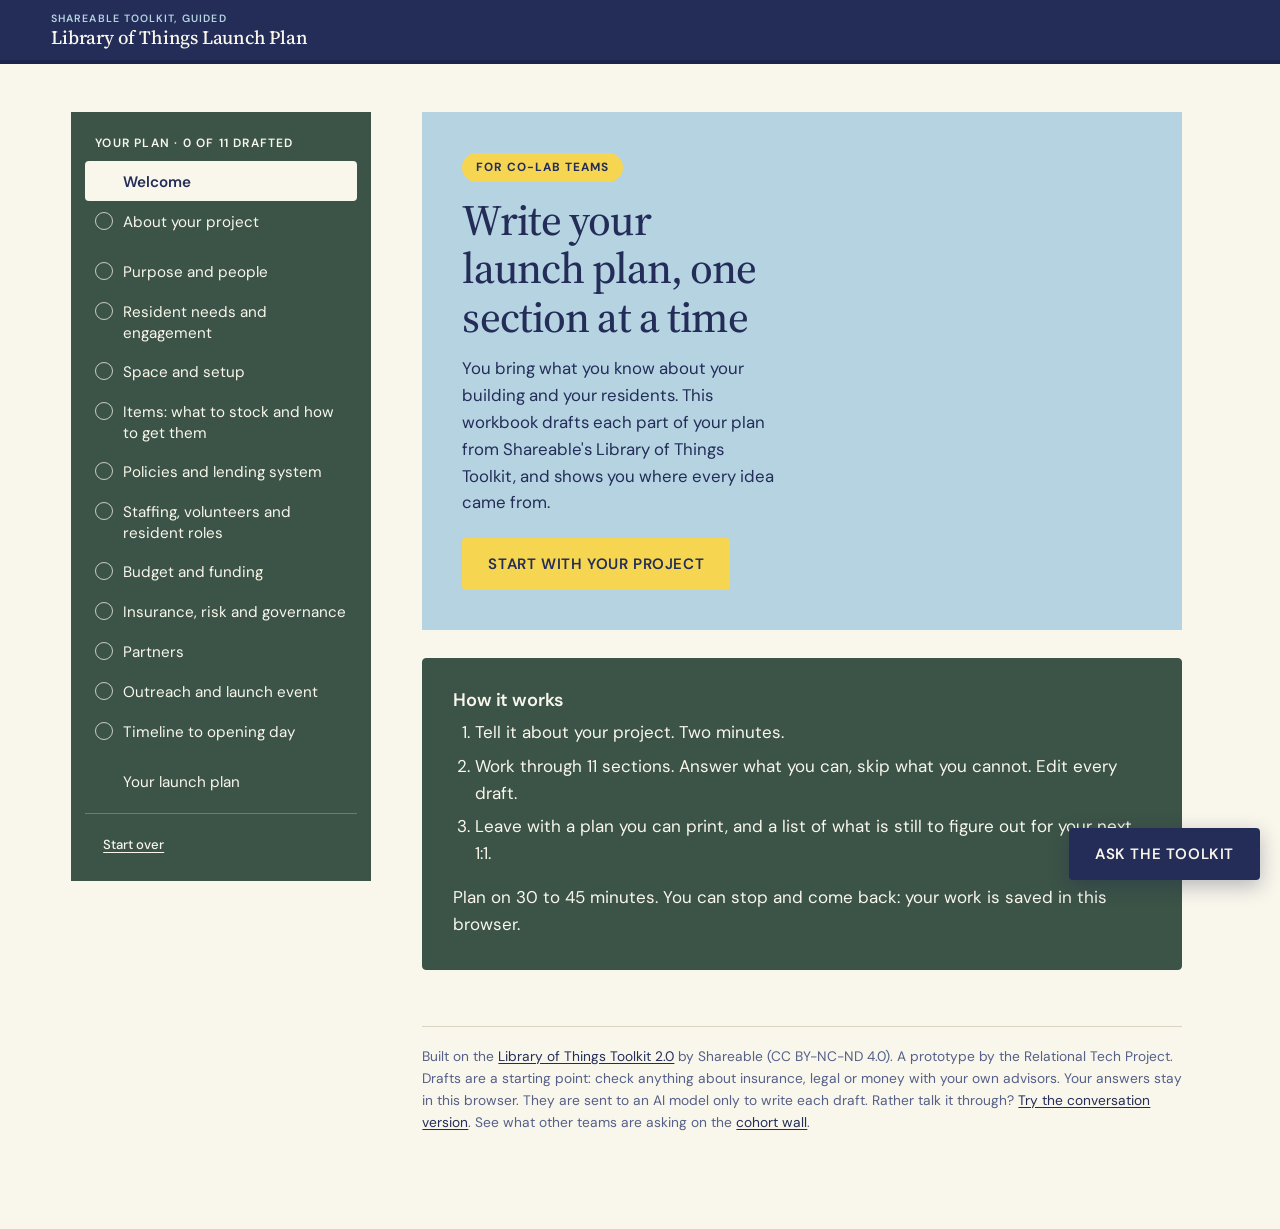
==== commit ed3ba19a: "Add people, paper, memory and the cohort to the conversation version Four ideas from the Relational " ====
--- a/index.html
+++ b/index.html
@@ -319,7 +319,7 @@
     Built on the <a href="${TOOLKIT}" target="_blank" rel="noopener">Library of Things Toolkit 2.0</a> by Shareable (CC BY-NC-ND 4.0).
     A prototype by the Relational Tech Project. Drafts are a starting point: check anything about insurance, legal or money with your own advisors.
     <span class="no-print">Your answers stay in this browser. They are sent to an AI model only to write each draft.</span>
-    <span class="no-print">Rather talk it through? <a href="chat">Try the conversation version</a>.</span>
+    <span class="no-print">Rather talk it through? <a href="chat">Try the conversation version</a>. See what other teams are asking on the <a href="wall">cohort wall</a>.</span>
   </footer>`;
 }
 
--- a/style.css
+++ b/style.css
@@ -265,3 +265,91 @@
   .plan-wrap { max-width: none; padding: 0; }
 }
 
+
+/* ---------- People on parked questions, the decision log, the one-pager, the wall ---------- */
+
+.parked-card { margin-top: 10px; background: var(--pink); border-left: 5px solid var(--coral); padding: 10px 12px 10px 14px; }
+.parked-card p { margin: 0 0 6px; font-weight: 500; }
+.parked-card .tag { color: var(--brick); margin-right: 4px; }
+.who-row { display: flex; flex-wrap: wrap; gap: 6px; align-items: center; margin-top: 6px; }
+.who-row .chip { min-height: 36px; padding: 5px 12px; font-size: 0.9rem; }
+.who-row input { flex: 1 1 200px; margin: 0; padding: 8px 10px; }
+.who-row .btn.quiet { padding-left: 0; }
+.locks li small { display: block; font-size: 0.78rem; color: var(--brick); font-weight: 600; margin-top: 2px; }
+.room { display: block; font-size: 0.74rem; font-weight: 700; letter-spacing: 0.08em; text-transform: uppercase; margin-bottom: 12px; }
+.room input { margin-top: 4px; padding: 8px 10px; font-size: 0.92rem; text-transform: none; letter-spacing: 0; font-weight: 400; border-color: var(--cream); color: var(--navy); }
+.board-foot a.btn.quiet { color: var(--cream); justify-self: start; }
+
+.talks { background: var(--blue-wash); padding: clamp(18px, 3vw, 28px); }
+.talk h3 { font-size: 1.08rem; margin: 16px 0 6px; }
+.talk ul { margin: 0; padding-left: 1.3em; }
+.talk li { margin-bottom: 0.35em; }
+.log-wrap { overflow-x: auto; }
+.log { width: 100%; border-collapse: collapse; font-size: 0.92rem; }
+.log th { text-align: left; font-size: 0.72rem; letter-spacing: 0.08em; text-transform: uppercase; border-bottom: 2px solid var(--navy); padding: 6px 10px 6px 0; white-space: nowrap; }
+.log td { border-bottom: 1px solid var(--line); padding: 8px 10px 8px 0; vertical-align: top; }
+.log td:first-child { white-space: nowrap; color: var(--soft); }
+
+/* The one-pager: laid out in physical units so the screen matches the paper */
+.flyer { background: #fff; color: #111; border: 1.5px solid var(--navy); margin-top: 28px; padding: 0.55in 0.6in; max-width: 8.5in; font-size: 13pt; line-height: 1.4; }
+.flyer [contenteditable]:hover { background: #fdf4cd; }
+.flyer [contenteditable]:focus { outline: 2px solid var(--yellow); background: #fffbe6; }
+.flyer-head { font-family: var(--sans); font-weight: 700; font-size: clamp(30pt, 7vw, 46pt); line-height: 1.02; letter-spacing: -0.02em; margin: 0 0 0.18in; }
+.flyer-invite { font-size: 15pt; margin: 0 0 0.12in; }
+.flyer-tr { font-size: 12pt; margin: 0 0 0.08in; padding-left: 0.14in; border-left: 4px solid #111; }
+.flyer-mid { display: grid; grid-template-columns: 1fr 1fr; gap: 0.3in; margin: 0.22in 0; align-items: stretch; }
+.flyer-draw { border: 2px dashed #999; min-height: 1.7in; display: grid; place-items: center; text-align: center; color: #888; font-size: 10pt; padding: 0.1in; }
+.flyer-details { list-style: none; margin: 0; padding: 0.16in 0.2in; background: #111; color: #fff; font-weight: 600; font-size: 14pt; display: grid; align-content: center; gap: 0.08in; }
+.flyer-details [contenteditable]:hover, .flyer-details [contenteditable]:focus { background: #333; }
+.flyer-ask .banner { font-size: 10pt; background: #111; color: #fff; }
+.flyer-q { margin-top: 0.16in; }
+.flyer-q p { font-weight: 700; margin: 0 0 0.06in; }
+.flyer-opts { display: flex; flex-wrap: wrap; gap: 0.06in 0.3in; }
+.flyer-opts span { display: inline-flex; align-items: center; gap: 0.08in; }
+.flyer-opts i { width: 0.17in; height: 0.17in; border: 1.5px solid #111; flex: none; }
+.flyer-line { border-bottom: 1.5px solid #111; height: 0.32in; }
+.flyer-foot { margin-top: 0.26in; padding-top: 0.14in; border-top: 2px dashed #999; font-size: 11pt; }
+.flyer-foot p { margin: 0 0 0.06in; }
+.flyer-blank { display: inline-block; min-width: 2.6in; border-bottom: 1.5px solid #111; }
+
+.wall { max-width: 760px; margin: 0 auto; padding: clamp(24px, 4vw, 48px) clamp(16px, 4vw, 56px) 80px; }
+.wall-form { background: var(--green); color: var(--cream); padding: clamp(16px, 3vw, 24px); margin-top: 24px; }
+.wall-form label { color: var(--cream); }
+.wall-form input, .wall-form textarea { border-color: var(--cream); color: var(--navy); }
+.post { background: var(--white); border: 1.5px solid var(--navy); border-radius: 4px; padding: 16px 18px; margin-top: 18px; }
+.post .from { font-size: 0.86rem; color: var(--soft); margin-bottom: 4px; }
+.post .from strong { color: var(--navy); }
+.post .q { font-family: var(--serif); font-size: 1.3rem; line-height: 1.3; margin: 0 0 10px; overflow-wrap: anywhere; }
+.reply { background: var(--blue-wash); border-left: 4px solid var(--blue); padding: 10px 14px; margin-top: 8px; overflow-wrap: anywhere; }
+.reply p { margin: 0; }
+.reply-form { display: flex; gap: 8px; margin-top: 10px; flex-wrap: wrap; }
+.reply-form textarea { flex: 1 1 260px; margin: 0; min-height: 48px; }
+.sample-tag { display: inline-block; font-size: 0.68rem; font-weight: 700; letter-spacing: 0.08em; text-transform: uppercase; background: var(--line); color: var(--navy); padding: 1px 8px; border-radius: 999px; margin-left: 6px; }
+
+@media (max-width: 900px) {
+  .flyer { padding: 20px 16px; font-size: 1rem; margin-left: -4px; margin-right: -4px; }
+  .flyer-mid { grid-template-columns: 1fr; gap: 14px; }
+  .flyer-draw { min-height: 110px; }
+  .flyer-invite { font-size: 1.1rem; }
+  .flyer-details { font-size: 1.05rem; }
+}
+
+@page { margin: 0.5in; }
+@media print {
+  /* Fill the sheet: a handout is read from a few feet away */
+  .flyer { border: 0; margin: 0; padding: 0; max-width: none; font-size: 16pt; }
+  .flyer-head { font-size: 54pt; }
+  .flyer-invite { font-size: 19pt; }
+  .flyer-tr { font-size: 14pt; }
+  .flyer-mid { grid-template-columns: 1fr 1fr; margin: 0.3in 0; }
+  .flyer-draw { min-height: 2.4in; }
+  .flyer-details { font-size: 18pt; }
+  .flyer-q { margin-top: 0.24in; }
+  .flyer-opts i { width: 0.2in; height: 0.2in; }
+  .flyer-line { height: 0.45in; }
+  .flyer-foot { margin-top: 0.35in; font-size: 13pt; }
+  .flyer [contenteditable] { background: none !important; outline: none !important; }
+  .flyer-details, .flyer-ask .banner { -webkit-print-color-adjust: exact; print-color-adjust: exact; }
+  .talks { background: none; padding: 0; }
+  .log { font-size: 9.5pt; }
+}
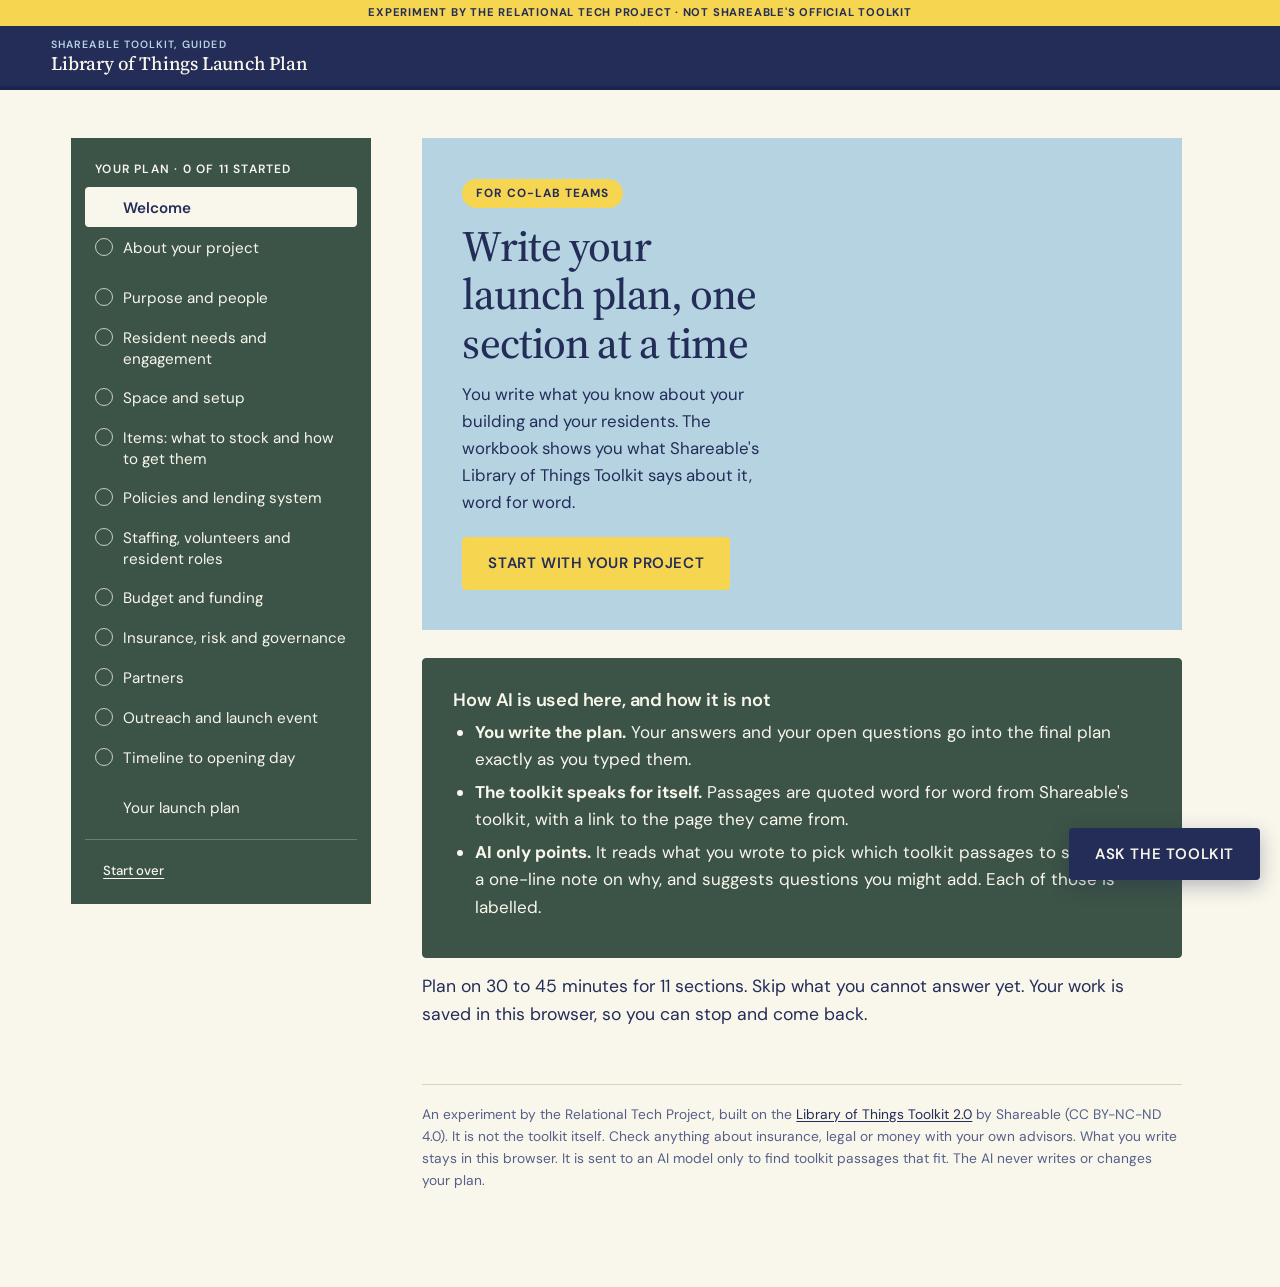
==== commit c63fdd7d: "Make the workbook verbatim: people write, the toolkit is quoted, AI only points Feedback from Sharea" ====
--- a/index.html
+++ b/index.html
@@ -21,209 +21,90 @@
 <div id="ask"></div>
 
 <script>
-// The server half lives in supabase/functions/lot-plan. It owns the toolkit
-// search and the prompts; this page only sends answers.
+// The workbook. People write their own plan; the server (supabase/functions/
+// lot-plan, action "guide") only finds toolkit passages that bear on what they
+// wrote and quotes them word for word. Nothing here rewrites a person's words.
 const API = 'https://texakzqqenzpxawktbgx.supabase.co/functions/v1/lot-plan';
 const TOOLKIT = 'https://www.shareable.net/toolkit/library-of-things/';
 // Served from Shareable's own site, resized by their image CDN
 const COVER = 'https://i0.wp.com/www.shareable.net/wp-content/uploads/2026/03/LoT-2-Digital-Toolkit-Cover-2-scaled.png?w=1200&quality=80&ssl=1';
-const STORE = 'lot-launch-plan-v1';
-
-const PROJECT_FIELDS = [
-  { key: 'org', label: 'Your organization', short: true },
-  { key: 'city', label: 'City', short: true },
-  { key: 'building', label: 'The building', hint: 'What kind of housing, how many homes, and who lives there.' },
-  { key: 'space', label: 'The space you have in mind', hint: 'A storage room, a community room corner, a closet off the lobby. Rough size if you know it.' },
-  { key: 'team', label: 'Who is working on this', hint: 'Staff, resident leaders, partners. Names or roles.' },
-  { key: 'budget', label: 'Rough budget', hint: 'What you have or expect for opening and the first year. A range is fine.', short: true },
-  { key: 'opening', label: 'When you want to open', short: true },
-  { key: 'heard', label: 'What residents have told you so far', hint: 'Anything they have asked for or worried about. Leave blank if you have not asked yet.' },
-];
-
-const SECTIONS = [
-  { id: 'purpose', title: 'Purpose and people', brief: 'Why this library of things, who it is for, and who will carry it.', questions: [
-    'Why does this building need a library of things? What would be different for residents a year from now?',
-    'Who is it for? Residents only, or neighbors too?',
-    'Who will carry it day to day, and who else needs to be in the circle so it does not rest on one person?' ] },
-  { id: 'residents', title: 'Resident needs and engagement', brief: 'How residents shape what the library holds and how it runs.', questions: [
-    'How have you asked residents what they would borrow, or how will you?',
-    'Who is hard to reach in the building (language, schedule, trust), and what would help?',
-    'How will residents keep having a say once it is open?' ] },
-  { id: 'space', title: 'Space and setup', brief: 'Where it lives in the building, how it is laid out, and how people get to it.', questions: [
-    'Describe the space: where it is, how big, who holds the key today.',
-    'When could it be open, and who would be there?',
-    'What needs to change before opening (shelving, power, locks, signs, access for people with mobility needs)?' ] },
-  { id: 'items', title: 'Items: what to stock and how to get them', brief: 'The opening inventory, where items come from, and how they stay in working order.', questions: [
-    'What are the first 15 to 30 items you expect residents to want?',
-    'Where will items come from: purchase, donations, partners?',
-    'Who checks, cleans and repairs items when they come back?' ] },
-  { id: 'policies', title: 'Policies and lending system', brief: 'How borrowing works, and what tracks it.', questions: [
-    'Who can borrow, for how long, and does it cost anything?',
-    'What should happen when something comes back late, broken, or not at all?',
-    'How will you track loans: lending software, a spreadsheet, a paper ledger? Any constraint from your property management systems?' ] },
-  { id: 'people', title: 'Staffing, volunteers and resident roles', brief: 'Who opens the door, who looks after items, and how residents take on roles.', questions: [
-    'How many staff hours per week can you commit, and whose?',
-    'What roles could residents or volunteers hold, and is there a stipend or other thank you?',
-    'How will people be trained and supported?' ] },
-  { id: 'budget', title: 'Budget and funding', brief: 'What it costs to open and to run for a year, and where the money comes from.', questions: [
-    'What do you expect to spend before opening, and on what?',
-    'What will it cost to run each year, and which line in your budget does that sit on?',
-    'Which funding sources are realistic: operating budget, resident services funds, grants, sponsors, fees?' ] },
-  { id: 'risk', title: 'Insurance, risk and governance', brief: 'How risk is handled, what cover is needed, and who decides.', questions: [
-    'What have your insurer, risk manager or lawyer said so far, if anything?',
-    'Which items or situations worry you most?',
-    'Who makes decisions about the library, and how are residents part of that?' ] },
-  { id: 'partners', title: 'Partners', brief: 'Who to work with nearby, and what each side brings.', questions: [
-    'Who do you already work with that could help (tool libraries, the public library, nonprofits, city agencies, local businesses)?',
-    'What do you most need from a partner: items, expertise, volunteers, money, repair skills?',
-    'What can you offer in return?' ] },
-  { id: 'launch', title: 'Outreach and launch event', brief: 'How residents hear about it, and what opening day looks like.', questions: [
-    'How do residents hear about things in the building today, and what works?',
-    'What would a good opening day look like?',
-    'Does it have a name yet? Any workshops or repair events you want to run in the first months?' ] },
-  { id: 'timeline', title: 'Timeline to opening day', brief: 'The steps between now and opening, in order, with who does each.', questions: [
-    'What is already done, and what must happen before anything else can?',
-    'What fixed dates or approvals are you working around?',
-    'Who owns the timeline?' ] },
-];
+const STORE = 'lot-launch-plan-v2';
+const OLD_STORE = 'lot-launch-plan-v1';
+
+// Filled from sections.json, the one file that sets what the workbook asks
+let PROJECT_FIELDS = [];
+let SECTIONS = [];
 
 // ---------- State ----------
+
+function blankSection(spec) {
+  return { answers: spec.questions.map(() => ''), passages: [], suggestions: [], notes: '', looked: false, done: false };
+}
 
 function blank() {
   const sections = {};
-  for (const s of SECTIONS) sections[s.id] = { answers: s.questions.map(() => ''), draft: '', done: false };
-  return { view: 'welcome', project: {}, sections, sources: {} };
-}
-
-let state = blank();
-try {
-  const saved = JSON.parse(localStorage.getItem(STORE) || 'null');
-  if (saved && saved.sections) {
-    state = { ...blank(), ...saved };
-    for (const s of SECTIONS) state.sections[s.id] = { ...blank().sections[s.id], ...(saved.sections[s.id] || {}) };
-  }
-} catch { /* a fresh start is fine */ }
+  for (const s of SECTIONS) sections[s.id] = blankSection(s);
+  return { view: 'welcome', project: {}, sections };
+}
+
+let state;
+
+function load() {
+  state = blank();
+  try {
+    const saved = JSON.parse(localStorage.getItem(STORE) || 'null');
+    if (saved && saved.sections) {
+      state = { ...state, ...saved, sections: state.sections };
+      for (const s of SECTIONS) if (saved.sections[s.id]) state.sections[s.id] = { ...blankSection(s), ...saved.sections[s.id] };
+      return;
+    }
+    // Carry what people typed in the first version; its AI-written drafts are left behind
+    const old = JSON.parse(localStorage.getItem(OLD_STORE) || 'null');
+    if (old && old.sections) {
+      state.project = old.project || {};
+      for (const s of SECTIONS) if (old.sections[s.id] && Array.isArray(old.sections[s.id].answers)) state.sections[s.id].answers = s.questions.map((_, i) => old.sections[s.id].answers[i] || '');
+    }
+  } catch { /* a fresh start is fine */ }
+}
 
 function save() {
   try { localStorage.setItem(STORE, JSON.stringify(state)); } catch { /* private mode: keep working in memory */ }
 }
 
 // Not saved: what is happening right now
-const live = { busy: null, error: null, editing: null, redraft: null, navOpen: false, ask: { open: false, q: '', a: '', busy: false, error: null } };
+const live = { busy: null, error: null, navOpen: false, ask: { open: false, q: '', passages: null, busy: false, error: null } };
 
 // ---------- Small helpers ----------
 
 const esc = (s) => String(s ?? '').replace(/[&<>"']/g, (c) => ({ '&': '&amp;', '<': '&lt;', '>': '&gt;', '"': '&quot;', "'": '&#39;' }[c]));
 const sectionById = (id) => SECTIONS.find((s) => s.id === id);
-const STILL = /^#{2,4}\s*still to figure out\s*$/im;
-
-function splitDraft(md) {
-  const m = STILL.exec(md);
-  if (!m) return { body: md.trim(), open: [] };
-  const open = md.slice(m.index + m[0].length).split('\n').map((l) => l.replace(/^\s*[-*]\s+/, '').trim()).filter(Boolean);
-  return { body: md.slice(0, m.index).trim(), open };
-}
-
-/** Markdown to HTML for the small subset the drafts use. Returns the cited ids in order. */
-function renderMd(md) {
-  const cited = [];
-  const inline = (text) => esc(text)
-    .replace(/\*\*(.+?)\*\*/g, '<strong>$1</strong>')
-    .replace(/(^|[^*])\*([^*\s][^*]*?)\*/g, '$1<em>$2</em>')
-    .replace(/\[((?:lot-\d+)(?:\s*,\s*lot-\d+)*)\]/g, (_, ids) => ids.split(/\s*,\s*/).map((id) => {
-      const src = state.sources[id];
-      if (!src) return '';
-      if (!cited.includes(id)) cited.push(id);
-      return `<a class="cite" href="${esc(src.url)}" target="_blank" rel="noopener" title="${esc(src.heading)}">${cited.indexOf(id) + 1}</a>`;
-    }).join(''));
-  const out = [];
-  let list = null;
-  let para = [];
-  const flush = () => {
-    if (para.length) { out.push(`<p>${inline(para.join(' '))}</p>`); para = []; }
-    if (list) { out.push(`</${list}>`); list = null; }
-  };
-  for (const raw of md.split('\n')) {
-    const line = raw.trimEnd();
-    let m;
-    if (!line.trim()) { flush(); }
-    else if ((m = /^#{1,4}\s+(.*)$/.exec(line))) { flush(); out.push(`<h3>${inline(m[1])}</h3>`); }
-    else if ((m = /^\s*[-*]\s+(.*)$/.exec(line))) {
-      if (list !== 'ul') { flush(); out.push('<ul>'); list = 'ul'; }
-      out.push(`<li>${inline(m[1])}</li>`);
-    } else if ((m = /^\s*\d+[.)]\s+(.*)$/.exec(line))) {
-      if (list !== 'ol') { flush(); out.push('<ol>'); list = 'ol'; }
-      out.push(`<li>${inline(m[1])}</li>`);
-    } else {
-      if (list) flush();
-      para.push(line.trim());
-    }
-  }
-  flush();
-  return { html: out.join('\n'), cited };
-}
-
-function sourcesHtml(cited) {
-  if (!cited.length) return '';
-  const items = cited.map((id) => {
-    const s = state.sources[id];
-    const where = [s.section, s.chapter && s.chapter !== s.heading ? s.chapter : ''].filter(Boolean).join(', ');
-    return `<li><a href="${esc(s.url)}" target="_blank" rel="noopener">${esc(s.heading)}</a> <span>${esc(where)}</span></li>`;
-  }).join('');
-  return `<div class="sources"><div class="tag">From the toolkit</div><ol>${items}</ol></div>`;
-}
-
-/** Calls the server and feeds text to onText as it arrives. */
-async function stream(body, onText) {
+const lines = (text) => String(text || '').split('\n').filter((l) => l.trim());
+const answered = (sec) => sec.answers.some((a) => String(a || '').trim());
+const kept = (sec) => sec.passages.filter((p) => p.keep);
+const started = (sec) => answered(sec) || kept(sec).length > 0 || lines(sec.notes).length > 0;
+
+async function call(body) {
   let res;
   try {
     res = await fetch(API, { method: 'POST', headers: { 'Content-Type': 'application/json' }, body: JSON.stringify(body) });
   } catch {
     throw new Error('Could not reach the server. Check your connection and try again. Your answers are saved.');
   }
-  if (!res.ok || !res.body) {
-    const data = await res.json().catch(() => ({}));
-    throw new Error(data.error || 'Something went wrong. Try again.');
-  }
-  const reader = res.body.getReader();
-  const decoder = new TextDecoder();
-  let buffer = '';
-  let text = '';
-  let finished = false;
-  const handle = (line) => {
-    if (!line.trim()) return;
-    const event = JSON.parse(line);
-    if (event.type === 'sources') {
-      for (const s of event.sources) state.sources[s.id] = s;
-    } else if (event.type === 'delta') {
-      text += event.text;
-      onText(text);
-    } else if (event.type === 'error') {
-      throw new Error(event.error);
-    } else if (event.type === 'done') {
-      finished = true;
-    }
-  };
-  while (true) {
-    const { done, value } = await reader.read();
-    if (done) break;
-    buffer += decoder.decode(value, { stream: true });
-    let nl;
-    while ((nl = buffer.indexOf('\n')) >= 0) {
-      handle(buffer.slice(0, nl));
-      buffer = buffer.slice(nl + 1);
-    }
-  }
-  handle(buffer);
-  if (!finished || !text.trim()) throw new Error('The draft stopped part way. Try again.');
-  return text;
+  const data = await res.json().catch(() => ({}));
+  if (!res.ok) throw new Error(data.error || 'Something went wrong. Try again.');
+  return data;
+}
+
+function sourceLine(p) {
+  const where = [p.section, p.chapter && p.chapter !== p.heading ? p.chapter : ''].filter(Boolean).join(', ');
+  return `<a href="${esc(p.url)}" target="_blank" rel="noopener">${esc(p.heading)}</a> <span>${esc(where)}</span>`;
 }
 
 // ---------- Actions ----------
 
 function go(view) {
   state.view = view;
-  live.error = null; live.editing = null; live.redraft = null; live.navOpen = false;
+  live.error = null; live.navOpen = false;
   save();
   render();
   window.scrollTo(0, 0);
@@ -235,31 +116,22 @@
   return i + 1 < SECTIONS.length ? SECTIONS[i + 1].id : 'plan';
 }
 
-async function draft(id, note) {
+async function look(id) {
   if (live.busy) return;
   const spec = sectionById(id);
   const sec = state.sections[id];
-  const done = SECTIONS.filter((s) => s.id !== id && state.sections[s.id].draft)
-    .map((s) => ({ title: s.title, text: splitDraft(state.sections[s.id].draft).body.replace(/\[lot-\d+\]/g, '').slice(0, 320) }));
-  const previous = sec.draft;
-  live.busy = id; live.error = null; live.editing = null; live.redraft = null;
-  sec.draft = '';
+  live.busy = id; live.error = null;
   render();
-  document.getElementById('draft-card')?.scrollIntoView({ behavior: matchMedia('(prefers-reduced-motion: reduce)').matches ? 'auto' : 'smooth', block: 'start' });
+  document.getElementById('toolkit-part')?.scrollIntoView({ behavior: matchMedia('(prefers-reduced-motion: reduce)').matches ? 'auto' : 'smooth', block: 'start' });
   try {
-    const text = await stream({
-      action: 'draft', section: id, project: state.project,
-      answers: spec.questions.map((q, i) => ({ q, a: sec.answers[i] })),
-      done, current: note ? previous : undefined, note: note || undefined,
-    }, (t) => {
-      sec.draft = t;
-      const el = document.getElementById('draft-body');
-      if (el) el.innerHTML = renderMd(t).html;
-    });
-    sec.draft = text.trim();
-    sec.done = false;
+    const data = await call({ action: 'guide', section: id, project: state.project, answers: spec.questions.map((q, i) => ({ q, a: sec.answers[i] })) });
+    // A passage the person already unticked stays unticked if it comes back
+    const dropped = new Set(sec.passages.filter((p) => !p.keep).map((p) => p.quote));
+    sec.passages = (data.passages || []).map((p) => ({ ...p, keep: !dropped.has(p.quote) }));
+    const added = new Set(sec.suggestions.filter((q) => q.added).map((q) => q.q));
+    sec.suggestions = (data.questions || []).map((q) => ({ ...q, added: added.has(q.q) }));
+    sec.looked = true;
   } catch (err) {
-    sec.draft = previous;
     live.error = err.message;
   }
   live.busy = null;
@@ -270,94 +142,94 @@
 async function ask() {
   const a = live.ask;
   if (a.busy || a.q.trim().length < 3) return;
-  a.busy = true; a.error = null; a.a = '';
+  a.busy = true; a.error = null; a.passages = null;
   renderAsk();
   try {
-    a.a = await stream({ action: 'ask', question: a.q, project: state.project }, (t) => {
-      a.a = t;
-      const el = document.getElementById('ask-answer');
-      if (el) el.innerHTML = renderMd(t).html;
-    });
+    a.passages = (await call({ action: 'guide', question: a.q, project: state.project })).passages || [];
   } catch (err) {
     a.error = err.message;
   }
   a.busy = false;
-  save();
   renderAsk();
 }
 
+/** The plan as plain text. Answers and open questions go in exactly as typed. */
 function planMarkdown() {
   const p = state.project;
-  const lines = [`# Library of Things Launch Plan`, ''];
-  if (p.org || p.city) lines.push(`**${[p.org, p.city].filter(Boolean).join(', ')}**`, '');
-  for (const f of PROJECT_FIELDS) if (p[f.key] && f.key !== 'org' && f.key !== 'city') lines.push(`- ${f.label}: ${p[f.key]}`);
-  lines.push('');
-  const cited = [];
+  const out = ['# Library of Things Launch Plan', ''];
+  for (const f of PROJECT_FIELDS) if (String(p[f.key] || '').trim()) out.push(`**${f.label}**`, '', p[f.key], '');
   const open = [];
   for (const s of SECTIONS) {
     const sec = state.sections[s.id];
-    if (!sec.draft) continue;
-    const parts = splitDraft(sec.draft);
-    lines.push(`## ${s.title}`, '', parts.body, '');
-    for (const o of parts.open) open.push(`${o.replace(/\s*\[lot-[\d,\slot-]*\]/g, '')} (${s.title})`);
-    for (const m of sec.draft.matchAll(/lot-\d+/g)) if (state.sources[m[0]] && !cited.includes(m[0])) cited.push(m[0]);
-  }
-  if (open.length) lines.push('## Still to figure out', '', ...open.map((o) => `- ${o}`), '');
-  if (cited.length) {
-    lines.push('## From the toolkit', '');
-    for (const id of cited) lines.push(`- [${id}] ${state.sources[id].heading}: ${state.sources[id].url}`);
-    lines.push('');
-  }
-  lines.push(`Drafted with the Library of Things Launch Plan prototype, built on the Library of Things Toolkit 2.0 by Shareable (CC BY-NC-ND 4.0): ${TOOLKIT}`);
-  return lines.join('\n');
+    if (!started(sec)) continue;
+    out.push(`## ${s.title}`, '');
+    if (answered(sec)) {
+      out.push('### Our answers', '');
+      s.questions.forEach((q, i) => { if (String(sec.answers[i] || '').trim()) out.push(`**${q}**`, '', sec.answers[i], ''); });
+    }
+    if (kept(sec).length) {
+      out.push('### From the toolkit', '');
+      for (const k of kept(sec)) out.push(`> ${k.quote}`, '', `Source: ${k.heading}, ${k.url}`, '');
+    }
+    if (lines(sec.notes).length) {
+      out.push('### Still to figure out', '', ...lines(sec.notes).map((l) => `- ${l}`), '');
+      for (const l of lines(sec.notes)) open.push(`${l} (${s.title})`);
+    }
+  }
+  if (open.length) out.push('## Everything still to figure out', '', ...open.map((l) => `- ${l}`), '');
+  out.push(`Answers and open questions are exactly as we wrote them. Toolkit passages are quoted word for word from the Library of Things Toolkit 2.0 by Shareable (CC BY-NC-ND 4.0): ${TOOLKIT}`);
+  return out.join('\n');
 }
 
 // ---------- Views ----------
 
 function footer() {
   return `<footer>
-    Built on the <a href="${TOOLKIT}" target="_blank" rel="noopener">Library of Things Toolkit 2.0</a> by Shareable (CC BY-NC-ND 4.0).
-    A prototype by the Relational Tech Project. Drafts are a starting point: check anything about insurance, legal or money with your own advisors.
-    <span class="no-print">Your answers stay in this browser. They are sent to an AI model only to write each draft.</span>
-    <span class="no-print">Rather talk it through? <a href="chat">Try the conversation version</a>. See what other teams are asking on the <a href="wall">cohort wall</a>.</span>
+    An experiment by the Relational Tech Project, built on the <a href="${TOOLKIT}" target="_blank" rel="noopener">Library of Things Toolkit 2.0</a> by Shareable (CC BY-NC-ND 4.0). It is not the toolkit itself.
+    Check anything about insurance, legal or money with your own advisors.
+    <span class="no-print">What you write stays in this browser. It is sent to an AI model only to find toolkit passages that fit. The AI never writes or changes your plan.</span>
   </footer>`;
 }
 
+function aiCard() {
+  return `<div class="card how">
+    <div class="prose">
+      <h3>How AI is used here, and how it is not</h3>
+      <ul>
+        <li><strong>You write the plan.</strong> Your answers and your open questions go into the final plan exactly as you typed them.</li>
+        <li><strong>The toolkit speaks for itself.</strong> Passages are quoted word for word from Shareable's toolkit, with a link to the page they came from.</li>
+        <li><strong>AI only points.</strong> It reads what you wrote to pick which toolkit passages to show, adds a one-line note on why, and suggests questions you might add. Each of those is labelled.</li>
+      </ul>
+    </div>
+  </div>`;
+}
+
 function viewWelcome() {
-  const started = Object.keys(state.project).length || SECTIONS.some((s) => state.sections[s.id].draft);
+  const begun = Object.values(state.project).some((v) => String(v || '').trim()) || SECTIONS.some((s) => started(state.sections[s.id]));
   return `<div class="col">
     <div class="hero">
       <div class="hero-text">
         <div class="pill">For Co-Lab teams</div>
         <h1>Write your launch plan, one section at a time</h1>
-        <p class="lede">You bring what you know about your building and your residents. This workbook drafts each part of your plan from Shareable's Library of Things Toolkit, and shows you where every idea came from.</p>
+        <p class="lede">You write what you know about your building and your residents. The workbook shows you what Shareable's Library of Things Toolkit says about it, word for word.</p>
         <div class="row">
-          <button class="btn" data-go="project">${started ? 'Pick up where you left off' : 'Start with your project'}</button>
+          <button class="btn" data-go="project">${begun ? 'Pick up where you left off' : 'Start with your project'}</button>
         </div>
       </div>
       <a class="hero-art" href="${TOOLKIT}" target="_blank" rel="noopener" aria-label="The Library of Things Toolkit, second edition, by Shareable">
         <img src="${COVER}" alt="Cover of The Library of Things Toolkit, second edition, by Shareable" width="1200" height="799" onerror="this.parentNode.remove()">
       </a>
     </div>
-    <div class="card how">
-      <div class="prose">
-        <h3>How it works</h3>
-        <ol>
-          <li>Tell it about your project. Two minutes.</li>
-          <li>Work through ${SECTIONS.length} sections. Answer what you can, skip what you cannot. Edit every draft.</li>
-          <li>Leave with a plan you can print, and a list of what is still to figure out for your next 1:1.</li>
-        </ol>
-        <p>Plan on 30 to 45 minutes. You can stop and come back: your work is saved in this browser.</p>
-      </div>
-    </div>
-    ${started ? '<div class="row"><button class="btn quiet" data-act="reset">Start over</button></div>' : ''}
+    ${aiCard()}
+    <p class="lede">Plan on 30 to 45 minutes for ${SECTIONS.length} sections. Skip what you cannot answer yet. Your work is saved in this browser, so you can stop and come back.</p>
+    ${begun ? '<div class="row"><button class="btn quiet" data-act="reset">Start over</button></div>' : ''}
     ${footer()}
   </div>`;
 }
 
 function viewProject() {
   const field = (f) => `<div class="field">
-      <label for="p-${f.key}">${f.label}${f.hint ? `<span class="hint">${f.hint}</span>` : ''}</label>
+      <label for="p-${f.key}">${esc(f.label)}${f.hint ? `<span class="hint">${esc(f.hint)}</span>` : ''}</label>
       ${f.short
         ? `<input type="text" id="p-${f.key}" data-project="${f.key}" value="${esc(state.project[f.key])}">`
         : `<textarea id="p-${f.key}" data-project="${f.key}">${esc(state.project[f.key])}</textarea>`}
@@ -367,13 +239,22 @@
   return `<div class="col">
     <div class="pill">Step 1</div>
     <h2>About your project</h2>
-    <p class="lede">Every draft is written for this building. Rough answers are fine, and you can change them later.</p>
+    <p class="lede">This goes at the top of your plan exactly as you write it, and helps find toolkit passages that fit your building. Rough notes are fine.</p>
     <div class="two">${short.map(field).join('')}</div>
     ${long.map(field).join('')}
     <div class="row">
       <button class="btn" data-go="${SECTIONS[0].id}">Start the plan</button>
     </div>
     ${footer()}
+  </div>`;
+}
+
+function passageHtml(p, i, withKeep) {
+  return `<div class="passage${withKeep && !p.keep ? ' off' : ''}">
+    <blockquote>${esc(p.quote)}</blockquote>
+    <div class="source">${sourceLine(p)}</div>
+    ${p.why ? `<p class="ai-note"><span class="ai-tag">AI note</span> ${esc(p.why)}</p>` : ''}
+    ${withKeep ? `<label class="keep"><input type="checkbox" data-keep="${i}" ${p.keep ? 'checked' : ''}> Keep in my plan</label>` : ''}
   </div>`;
 }
 
@@ -386,74 +267,86 @@
       <textarea id="q-${i}" data-answer="${i}">${esc(sec.answers[i])}</textarea>
     </div>`).join('');
 
-  let draftCard = '';
-  if (busy || sec.draft) {
-    const parts = renderMd(sec.draft);
-    const editing = live.editing === spec.id;
-    draftCard = `<div class="card" id="draft-card">
-      <div class="card-head">
-        <span class="banner">Your draft</span>
-        ${busy ? '<span class="writing"><span class="pulse"></span>Reading the toolkit and writing</span>' : ''}
-      </div>
-      ${editing
-        ? `<textarea class="edit-area" id="edit-area" aria-label="Edit your draft">${esc(sec.draft)}</textarea>
-           <div class="row"><button class="btn small" data-act="save-edit">Save changes</button><button class="btn quiet small" data-act="cancel-edit">Cancel</button></div>`
-        : `<div class="prose" id="draft-body">${parts.html}</div>${busy ? '' : sourcesHtml(parts.cited)}`}
-      ${!busy && !editing ? (live.redraft === spec.id
-        ? `<div class="field"><label for="note">What should change?</label><textarea id="note" placeholder="For example: shorter, or we decided on no late fees."></textarea></div>
-           <div class="row"><button class="btn small" data-act="redraft-go">Redraft</button><button class="btn quiet small" data-act="redraft-cancel">Cancel</button></div>`
-        : `<div class="row no-print">
-             <button class="btn" data-act="accept">Looks good, next</button>
-             <button class="btn ghost" data-act="edit">Edit</button>
-             <button class="btn quiet" data-act="redraft">Redraft</button>
-           </div>`) : ''}
-    </div>`;
-  }
+  let toolkit;
+  if (busy) toolkit = `<div class="writing"><span class="pulse"></span>Looking through the toolkit for passages that fit what you wrote</div>`;
+  else if (!sec.looked) toolkit = `<p class="part-hint">See what the toolkit says about what you wrote. Passages are quoted word for word.</p>
+      <div class="row"><button class="btn" data-act="look">Show me what the toolkit says</button></div>`;
+  else if (!sec.passages.length) toolkit = `<p class="part-hint">Nothing in the toolkit matched closely. Try adding a little more above, then look again.</p>
+      <div class="row"><button class="btn dark small" data-act="look">Look again</button></div>`;
+  else toolkit = `<p class="part-hint">Word for word from Shareable's toolkit, picked for what you wrote. Untick any you do not want in your plan.</p>
+      ${sec.passages.map((p, i) => passageHtml(p, i, true)).join('')}
+      <div class="row"><button class="btn quiet small" data-act="look">Changed your answers? Look again</button></div>`;
+
+  const suggestions = sec.suggestions.length ? `<div class="suggest">
+      <div class="tag"><span class="ai-tag">AI suggestion</span> Questions the toolkit passages raise. Tap one to add it to your list.</div>
+      ${sec.suggestions.map((q, i) => `<button class="chip${q.added ? ' added' : ''}" data-suggest="${i}" ${q.added ? 'disabled' : ''}>${q.added ? '✓' : '+'} ${esc(q.q)}</button>`).join('')}
+    </div>` : '';
 
   return `<div class="col">
     <div class="pill">Section ${n} of ${SECTIONS.length}</div>
     <h2>${esc(spec.title)}</h2>
     <p class="lede">${esc(spec.brief)}</p>
-    ${questions}
-    ${live.error ? `<div class="error" role="alert">${esc(live.error)}</div>` : ''}
+
+    <section class="part">
+      <h3 class="part-head"><span class="banner">You write</span></h3>
+      <p class="part-hint">Your words go into the plan exactly as you type them.</p>
+      ${questions}
+    </section>
+
+    <section class="part" id="toolkit-part">
+      <h3 class="part-head"><span class="banner">From the toolkit</span></h3>
+      ${live.error ? `<div class="error" role="alert">${esc(live.error)}</div>` : ''}
+      ${toolkit}
+    </section>
+
+    <section class="part">
+      <h3 class="part-head"><span class="banner">Still to figure out</span></h3>
+      <label class="part-hint" for="notes">Your own list, one per line. Nothing lands here unless you put it here.</label>
+      <textarea id="notes" data-notes class="notes" placeholder="For example: do we need a permit for the container?">${esc(sec.notes)}</textarea>
+      ${suggestions}
+    </section>
+
     <div class="row">
-      ${sec.draft || busy ? '' : `<button class="btn" data-act="draft">Draft this section</button>
-      <button class="btn quiet" data-go="${nextAfter(spec.id)}">Skip for now</button>`}
+      <button class="btn" data-act="accept">Looks good, next</button>
+      ${started(sec) ? '' : `<button class="btn quiet" data-go="${nextAfter(spec.id)}">Skip for now</button>`}
     </div>
-    ${draftCard}
     ${footer()}
   </div>`;
 }
 
 function viewPlan() {
   const p = state.project;
-  const drafted = SECTIONS.filter((s) => state.sections[s.id].draft);
+  const begun = SECTIONS.filter((s) => started(state.sections[s.id]));
+  const missing = SECTIONS.filter((s) => !started(state.sections[s.id]));
   const open = [];
-  const body = SECTIONS.map((s) => {
+  const body = begun.map((s) => {
     const sec = state.sections[s.id];
-    if (!sec.draft) return `<section class="plan-section no-print"><h2>${esc(s.title)}</h2><p class="empty">Not drafted yet. <a href="#" data-go="${s.id}">Work on this section</a></p></section>`;
-    const parts = splitDraft(sec.draft);
-    for (const o of parts.open) open.push({ text: o.replace(/\s*\[lot-[\d,\slot-]*\]/g, ''), from: s.title });
-    const r = renderMd(parts.body);
-    return `<section class="plan-section"><h2>${esc(s.title)}</h2><div class="prose">${r.html}</div>${sourcesHtml(r.cited)}</section>`;
+    for (const l of lines(sec.notes)) open.push({ text: l, from: s.title });
+    return `<section class="plan-section">
+      <h2>${esc(s.title)}</h2>
+      ${answered(sec) ? `<h3 class="plan-sub">Our answers</h3>${s.questions.map((q, i) => String(sec.answers[i] || '').trim() ? `<div class="qa"><p class="q">${esc(q)}</p><p class="verbatim">${esc(sec.answers[i])}</p></div>` : '').join('')}` : ''}
+      ${kept(sec).length ? `<h3 class="plan-sub">From the toolkit</h3>${kept(sec).map((k) => `<div class="passage"><blockquote>${esc(k.quote)}</blockquote><div class="source">${sourceLine(k)}</div></div>`).join('')}` : ''}
+      ${lines(sec.notes).length ? `<h3 class="plan-sub">Still to figure out</h3><ul class="verbatim-list">${lines(sec.notes).map((l) => `<li>${esc(l)}</li>`).join('')}</ul>` : ''}
+    </section>`;
   }).join('');
-  const facts = PROJECT_FIELDS.filter((f) => p[f.key] && f.key !== 'org' && f.key !== 'city')
-    .map((f) => `<dt>${f.label}</dt><dd>${esc(p[f.key])}</dd>`).join('');
+  const facts = PROJECT_FIELDS.filter((f) => String(p[f.key] || '').trim())
+    .map((f) => `<dt>${esc(f.label)}</dt><dd class="verbatim">${esc(p[f.key])}</dd>`).join('');
   return `<div class="col">
-    <div class="pill">${esc([p.org, p.city].filter(Boolean).join(', ') || 'Your plan')}</div>
+    <div class="pill">Your plan</div>
     <h1>Library of Things Launch Plan</h1>
     ${facts ? `<dl class="facts">${facts}</dl>` : ''}
-    ${drafted.length && drafted.length < SECTIONS.length ? `<p class="lede no-print">${drafted.length} of ${SECTIONS.length} sections drafted so far.</p>` : ''}
-    ${drafted.length ? `<div class="row no-print">
+    ${begun.length ? `<p class="provenance">Answers and open questions are exactly as you wrote them. Toolkit passages are quoted word for word, with links. No part of this plan was written by AI.</p>
+    <div class="row no-print">
       <button class="btn" data-act="print">Print or save as PDF</button>
       <button class="btn dark" data-act="copy">Copy as text</button>
       <button class="btn dark" data-act="download">Download</button>
-    </div>` : `<p class="lede">Nothing drafted yet. Start with the first section and your plan will collect here.</p>
+    </div>` : `<p class="lede">Nothing here yet. Start with the first section and your plan will collect here.</p>
       <div class="row"><button class="btn" data-go="${SECTIONS[0].id}">Go to the first section</button></div>`}
     ${body}
-    ${open.length ? `<section class="plan-section open-qs"><h2>Still to figure out</h2>
-      <div class="prose"><p>Bring these to your team, your residents, or your next 1:1 with Shareable.</p>
-      <ul>${open.map((o) => `<li>${renderMd(o.text).html.replace(/^<p>|<\/p>$/g, '')} <span style="color:var(--soft)">(${esc(o.from)})</span></li>`).join('')}</ul></div></section>` : ''}
+    ${open.length ? `<section class="plan-section open-qs"><h2>Everything still to figure out</h2>
+      <div class="prose"><p>Your own list, gathered from every section. Bring it to your team, your residents, or your next 1:1 with Shareable.</p></div>
+      <ul class="verbatim-list">${open.map((o) => `<li>${esc(o.text)} <span style="color:var(--soft)">(${esc(o.from)})</span></li>`).join('')}</ul></section>` : ''}
+    ${begun.length && missing.length ? `<p class="lede no-print">Not started yet: ${missing.map((s) => `<a href="#" data-go="${s.id}">${esc(s.title)}</a>`).join(', ')}.</p>` : ''}
     ${footer()}
   </div>`;
 }
@@ -462,8 +355,9 @@
   const dot = (cls, mark) => `<span class="dot ${cls}" aria-hidden="true">${mark}</span>`;
   const item = (view, label, cls = '', mark = '') => `<li><button data-go="${view}" ${state.view === view ? 'aria-current="step"' : ''}>${dot(cls, mark)}<span>${esc(label)}</span></button></li>`;
   const hasProject = Object.values(state.project).some((v) => String(v || '').trim());
-  const drafted = SECTIONS.filter((x) => state.sections[x.id].draft).length;
+  const begun = SECTIONS.filter((x) => started(state.sections[x.id])).length;
   document.getElementById('top').innerHTML = `
+    <div class="exp"><span class="full">Experiment by the Relational Tech Project · Not Shareable's official toolkit</span><span class="short">Experiment · Not the official toolkit</span></div>
     <div class="top-in">
       <button class="brand" data-go="welcome" title="Library of Things Launch Plan"><small>Shareable toolkit, guided</small><span class="full">Library of Things Launch Plan</span><span class="short">LoT Launch Plan</span></button>
       <div class="top-actions">
@@ -471,16 +365,16 @@
         <button class="btn small" data-act="nav" aria-expanded="${live.navOpen}" aria-controls="side">${live.navOpen ? 'Close' : 'Sections'}</button>
       </div>
     </div>
-    <div class="progress" role="progressbar" aria-label="Sections drafted" aria-valuemin="0" aria-valuemax="${SECTIONS.length}" aria-valuenow="${drafted}"><i style="width:${(drafted / SECTIONS.length) * 100}%"></i></div>`;
+    <div class="progress" role="progressbar" aria-label="Sections started" aria-valuemin="0" aria-valuemax="${SECTIONS.length}" aria-valuenow="${begun}"><i style="width:${(begun / SECTIONS.length) * 100}%"></i></div>`;
   document.getElementById('side').className = 'side' + (live.navOpen ? ' open' : '');
   document.body.style.overflow = live.navOpen && matchMedia('(max-width: 900px)').matches ? 'hidden' : '';
   document.getElementById('side').innerHTML = `
-    <div class="side-label">Your plan · ${drafted} of ${SECTIONS.length} drafted</div>
+    <div class="side-label">Your plan · ${begun} of ${SECTIONS.length} started</div>
     <ol class="steps">
       ${item('welcome', 'Welcome', 'plain')}
       ${item('project', 'About your project', hasProject ? 'done' : '', hasProject ? '✓' : '')}
       <li class="gap"></li>
-      ${SECTIONS.map((s) => { const sec = state.sections[s.id]; return item(s.id, s.title, sec.done ? 'done' : sec.draft ? 'drafted' : '', sec.done ? '✓' : ''); }).join('')}
+      ${SECTIONS.map((s) => { const sec = state.sections[s.id]; return item(s.id, s.title, sec.done ? 'done' : started(sec) ? 'drafted' : '', sec.done ? '✓' : ''); }).join('')}
       <li class="gap"></li>
       ${item('plan', 'Your launch plan', 'plain')}
     </ol>
@@ -494,14 +388,17 @@
     el.innerHTML = `<button class="btn dark ask-fab no-print" data-act="ask-open">Ask the toolkit</button>`;
     return;
   }
-  const r = renderMd(a.a);
+  let result = '';
+  if (a.busy) result = `<div class="writing" style="margin-top:16px"><span class="pulse"></span>Looking through the toolkit</div>`;
+  else if (a.passages && !a.passages.length) result = `<p class="part-hint" style="margin-top:16px">The toolkit passages found do not answer this. Try other words, or take it to your 1:1 with Shareable.</p>`;
+  else if (a.passages) result = `<div style="margin-top:14px">${a.passages.map((p, i) => passageHtml(p, i, false)).join('')}</div>`;
   el.innerHTML = `<div class="scrim no-print" data-act="ask-close"></div><div class="ask-panel no-print" role="dialog" aria-label="Ask the toolkit">
     <div class="card-head"><h3>Ask the toolkit</h3><button class="btn quiet small" data-act="ask-close">Close</button></div>
-    <p class="hint">A one-off question, answered only from Shareable's toolkit.</p>
+    <p class="hint">You get passages quoted word for word from Shareable's toolkit, not a written answer.</p>
     <textarea id="ask-q" placeholder="For example: how do other libraries handle items that come back broken?">${esc(a.q)}</textarea>
     <div class="row" style="margin-top:10px"><button class="btn small" data-act="ask-go" ${a.busy ? 'disabled' : ''}>${a.busy ? 'Looking' : 'Ask'}</button></div>
     ${a.error ? `<div class="error" role="alert">${esc(a.error)}</div>` : ''}
-    ${a.a || a.busy ? `<div class="prose" id="ask-answer" style="margin-top:16px">${r.html}</div>${a.busy ? '' : sourcesHtml(r.cited)}` : ''}
+    ${result}
   </div>`;
 }
 
@@ -520,30 +417,48 @@
 
 document.addEventListener('input', (e) => {
   const t = e.target;
+  const sec = state.sections[state.view];
   if (t.dataset.project) { state.project[t.dataset.project] = t.value; save(); }
-  else if (t.dataset.answer !== undefined) { state.sections[state.view].answers[Number(t.dataset.answer)] = t.value; save(); }
+  else if (t.dataset.answer !== undefined) { sec.answers[Number(t.dataset.answer)] = t.value; save(); }
+  else if (t.dataset.notes !== undefined) { sec.notes = t.value; save(); }
   else if (t.id === 'ask-q') live.ask.q = t.value;
+});
+
+document.addEventListener('change', (e) => {
+  const t = e.target;
+  if (t.dataset.keep === undefined) return;
+  const sec = state.sections[state.view];
+  sec.passages[Number(t.dataset.keep)].keep = t.checked;
+  t.closest('.passage').classList.toggle('off', !t.checked);
+  save();
 });
 
 document.addEventListener('click', async (e) => {
   const goEl = e.target.closest('[data-go]');
   if (goEl) { e.preventDefault(); go(goEl.dataset.go); return; }
+  const sug = e.target.closest('[data-suggest]');
+  if (sug) {
+    // The person chooses to add it; from here on it is their line to edit
+    const sec = state.sections[state.view];
+    const q = sec.suggestions[Number(sug.dataset.suggest)];
+    const box = document.getElementById('notes');
+    sec.notes = (box.value.trim() ? box.value.replace(/\s+$/, '') + '\n' : '') + q.q;
+    q.added = true;
+    save();
+    box.value = sec.notes;
+    sug.disabled = true; sug.classList.add('added'); sug.textContent = `✓ ${q.q}`;
+    return;
+  }
   const el = e.target.closest('[data-act]');
   if (!el) return;
   const id = state.view;
   const sec = state.sections[id];
   switch (el.dataset.act) {
-    case 'draft': draft(id); break;
+    case 'look': look(id); break;
     case 'accept': sec.done = true; go(nextAfter(id)); break;
-    case 'edit': live.editing = id; render(); document.getElementById('edit-area').focus(); break;
-    case 'cancel-edit': live.editing = null; render(); break;
-    case 'save-edit': sec.draft = document.getElementById('edit-area').value.trim(); live.editing = null; save(); render(); break;
-    case 'redraft': live.redraft = id; render(); document.getElementById('note').focus(); break;
-    case 'redraft-cancel': live.redraft = null; render(); break;
-    case 'redraft-go': draft(id, document.getElementById('note').value.trim() || 'Try a different take.'); break;
     case 'nav': live.navOpen = !live.navOpen; renderSide(); break;
     case 'reset':
-      if (confirm('Start over? This clears your answers and drafts from this browser.')) { state = blank(); live.ask = { open: false, q: '', a: '', busy: false, error: null }; save(); go('welcome'); }
+      if (confirm('Start over? This clears everything you wrote from this browser.')) { state = blank(); live.ask = { open: false, q: '', passages: null, busy: false, error: null }; save(); go('welcome'); }
       break;
     case 'print': window.print(); break;
     case 'copy':
@@ -568,7 +483,22 @@
   if (e.key === 'Enter' && (e.metaKey || e.ctrlKey) && e.target.id === 'ask-q') ask();
 });
 
-render();
+// ---------- Start ----------
+
+(async () => {
+  try {
+    const res = await fetch('sections.json', { cache: 'no-cache' });
+    if (!res.ok) throw new Error(String(res.status));
+    const config = await res.json();
+    PROJECT_FIELDS = config.project;
+    SECTIONS = config.sections;
+  } catch {
+    document.getElementById('main').innerHTML = '<div class="col"><div class="error" role="alert">The workbook could not load its questions. Check your connection and reload the page.</div></div>';
+    return;
+  }
+  load();
+  render();
+})();
 </script>
 </body>
 </html>
--- a/style.css
+++ b/style.css
@@ -5,10 +5,10 @@
   --coral: #D86E72; --brick: #BA4B4F; --pink: #F0D5D1; --line: #d9d4c0;
   --serif: "Source Serif 4", "Iowan Old Style", Georgia, serif;
   --sans: "DM Sans", system-ui, -apple-system, "Segoe UI", Roboto, sans-serif;
-  --top: 60px;
+  --top: 60px; --exp: 26px;
 }
 * { box-sizing: border-box; }
-html { -webkit-text-size-adjust: 100%; scroll-padding-top: calc(var(--top) + 16px); }
+html { -webkit-text-size-adjust: 100%; scroll-padding-top: calc(var(--top) + var(--exp) + 16px); }
 body { margin: 0; background: var(--cream); color: var(--navy); font: 17px/1.6 var(--sans); }
 h1, h2 { font-family: var(--serif); font-weight: 500; line-height: 1.12; letter-spacing: -0.02em; text-wrap: balance; margin: 0; }
 h3 { font-family: var(--sans); font-weight: 600; line-height: 1.25; letter-spacing: -0.01em; margin: 0; }
@@ -30,7 +30,7 @@
 .progress i { display: block; height: 100%; background: var(--yellow); transition: width .3s ease; }
 
 .shell { display: grid; grid-template-columns: 300px minmax(0, 1fr); gap: clamp(24px, 4vw, 56px); padding: clamp(24px, 4vw, 48px) clamp(16px, 4vw, 56px) 0; max-width: 1240px; margin: 0 auto; }
-.side { background: var(--green); color: var(--cream); padding: 22px 14px 16px; position: sticky; top: calc(var(--top) + 28px); align-self: start; max-height: calc(100vh - var(--top) - 48px); overflow-y: auto; }
+.side { background: var(--green); color: var(--cream); padding: 22px 14px 16px; position: sticky; top: calc(var(--top) + var(--exp) + 28px); align-self: start; max-height: calc(100vh - var(--top) - var(--exp) - 48px); overflow-y: auto; }
 .side-label { font-size: 0.75rem; font-weight: 600; letter-spacing: 0.1em; text-transform: uppercase; padding: 0 10px 8px; }
 .steps { list-style: none; margin: 0; padding: 0; }
 .steps button { display: flex; gap: 10px; align-items: baseline; width: 100%; text-align: left; background: none; border: 0; padding: 8px 10px; border-radius: 4px; color: var(--cream); font-size: 0.95rem; line-height: 1.35; min-height: 40px; }
@@ -80,7 +80,7 @@
 ::placeholder { color: #8a91ad; }
 .two { display: grid; grid-template-columns: 1fr 1fr; gap: 0 18px; }
 
-.card { scroll-margin-top: calc(var(--top) + 16px); background: var(--white); border: 1.5px solid var(--navy); border-radius: 4px; padding: clamp(18px, 3vw, 30px); margin-top: 28px; }
+.card { scroll-margin-top: calc(var(--top) + var(--exp) + 16px); background: var(--white); border: 1.5px solid var(--navy); border-radius: 4px; padding: clamp(18px, 3vw, 30px); margin-top: 28px; }
 .card.how { background: var(--green); border-color: var(--green); color: var(--cream); }
 .card-head { display: flex; justify-content: space-between; align-items: center; gap: 12px; flex-wrap: wrap; margin-bottom: 16px; }
 .tag { font-size: 0.74rem; font-weight: 700; letter-spacing: 0.09em; text-transform: uppercase; }
@@ -127,7 +127,7 @@
   .brand .short { display: inline; }
   .brand { min-height: 44px; }
   .shell { display: block; padding: 22px 16px 0; padding-left: max(16px, env(safe-area-inset-left)); padding-right: max(16px, env(safe-area-inset-right)); }
-  .side { display: none; position: fixed; z-index: 7; top: calc(var(--top) + 4px); left: 0; right: 0; bottom: 0; align-self: auto; max-height: none; overflow-y: auto; -webkit-overflow-scrolling: touch; padding: 20px 14px calc(24px + env(safe-area-inset-bottom)); overscroll-behavior: contain; }
+  .side { display: none; position: fixed; z-index: 7; top: calc(var(--top) + var(--exp) + 4px); left: 0; right: 0; bottom: 0; align-self: auto; max-height: none; overflow-y: auto; -webkit-overflow-scrolling: touch; padding: 20px 14px calc(24px + env(safe-area-inset-bottom)); overscroll-behavior: contain; }
   .side.open { display: block; }
   .steps button { font-size: 1.02rem; min-height: 48px; padding: 10px 12px; }
   main { padding-bottom: calc(40px + env(safe-area-inset-bottom)); }
@@ -166,7 +166,7 @@
 /* ---------- The conversational version (chat.html) ---------- */
 
 .chat-shell { display: grid; grid-template-columns: minmax(0, 1fr) 360px; gap: clamp(20px, 3vw, 44px); max-width: 1240px; margin: 0 auto; padding: 0 clamp(16px, 4vw, 56px); align-items: start; }
-.chat-main { min-width: 0; display: flex; flex-direction: column; min-height: calc(100vh - var(--top) - 4px); min-height: calc(100dvh - var(--top) - 4px); padding-bottom: 0; }
+.chat-main { min-width: 0; display: flex; flex-direction: column; min-height: calc(100vh - var(--top) - var(--exp) - 4px); min-height: calc(100dvh - var(--top) - var(--exp) - 4px); padding-bottom: 0; }
 .chat-main:focus { outline: none; }
 .thread { flex: 1; max-width: 720px; width: 100%; margin: 0 auto; padding: clamp(20px, 3vw, 36px) 0 20px; }
 .intro { background: var(--blue); padding: clamp(18px, 3vw, 28px); margin-bottom: 26px; display: grid; grid-template-columns: minmax(0, 1fr) 150px; gap: 16px; align-items: center; }
@@ -174,7 +174,7 @@
 .intro p { margin: 10px 0 0; }
 .intro img { width: 100%; height: auto; display: block; }
 
-.msg { margin-top: 18px; max-width: 92%; scroll-margin-top: calc(var(--top) + 14px); }
+.msg { margin-top: 18px; max-width: 92%; scroll-margin-top: calc(var(--top) + var(--exp) + 14px); }
 .msg.guide { margin-right: auto; }
 .msg.you { margin-left: auto; width: fit-content; background: var(--navy); color: var(--cream); padding: 12px 16px; border-radius: 14px 14px 2px 14px; white-space: pre-wrap; overflow-wrap: anywhere; }
 .msg .who { font-size: 0.72rem; font-weight: 700; letter-spacing: 0.09em; text-transform: uppercase; color: var(--green); margin-bottom: 4px; }
@@ -215,7 +215,7 @@
 .send-row textarea { margin: 0; min-height: 48px; max-height: 180px; resize: none; }
 .send-row .btn { flex: none; }
 
-.board { background: var(--green); color: var(--cream); position: sticky; top: calc(var(--top) + 24px); margin-top: clamp(20px, 3vw, 36px); max-height: calc(100vh - var(--top) - 48px); overflow-y: auto; padding: 20px 16px; }
+.board { background: var(--green); color: var(--cream); position: sticky; top: calc(var(--top) + var(--exp) + 24px); margin-top: clamp(20px, 3vw, 36px); max-height: calc(100vh - var(--top) - var(--exp) - 48px); overflow-y: auto; padding: 20px 16px; }
 .board h2 { font-family: var(--sans); font-size: 0.78rem; font-weight: 700; letter-spacing: 0.1em; text-transform: uppercase; margin-bottom: 4px; }
 .board .sub { font-size: 0.9rem; opacity: 0.85; margin-bottom: 14px; }
 .topic { border-top: 1px solid rgba(249, 246, 235, 0.22); padding: 8px 0; }
@@ -252,7 +252,7 @@
   .chips { flex-wrap: nowrap; overflow-x: auto; margin: 0 -16px 10px; padding: 0 16px 2px; scrollbar-width: none; }
   .chips::-webkit-scrollbar { display: none; }
   .chip { flex: none; white-space: nowrap; }
-  .board { display: none; position: fixed; z-index: 7; top: calc(var(--top) + 4px); left: 0; right: 0; bottom: 0; align-self: auto; margin: 0; max-height: none; padding: 18px 14px calc(24px + env(safe-area-inset-bottom)); overscroll-behavior: contain; }
+  .board { display: none; position: fixed; z-index: 7; top: calc(var(--top) + var(--exp) + 4px); left: 0; right: 0; bottom: 0; align-self: auto; margin: 0; max-height: none; padding: 18px 14px calc(24px + env(safe-area-inset-bottom)); overscroll-behavior: contain; }
   .board.open { display: block; }
   .topic-head { min-height: 44px; font-size: 1rem; }
   .mini { width: 36px; height: 36px; }
@@ -353,3 +353,50 @@
   .talks { background: none; padding: 0; }
   .log { font-size: 9.5pt; }
 }
+
+/* ---------- The experiment label, and the verbatim workbook ---------- */
+
+.exp { height: var(--exp); background: var(--yellow); color: var(--navy); display: flex; align-items: center; justify-content: center; padding: 0 12px; font-size: 0.7rem; font-weight: 700; letter-spacing: 0.07em; text-transform: uppercase; white-space: nowrap; overflow: hidden; }
+.exp .short { display: none; }
+@media (max-width: 700px) { .exp .full { display: none; } .exp .short { display: inline; } }
+
+.part { margin-top: 38px; }
+.part-head { margin: 0 0 8px; font-size: 1rem; line-height: 1.9; }
+.part-hint { display: block; font-weight: 400; color: var(--soft); font-size: 0.95rem; margin: 0 0 4px; }
+.part .field:first-of-type { margin-top: 14px; }
+.notes { min-height: 120px; }
+
+.passage { background: var(--white); border: 1.5px solid var(--navy); border-radius: 4px; padding: 16px 18px 14px; margin-top: 12px; }
+.passage.off { opacity: 0.55; border-style: dashed; }
+.passage blockquote { margin: 0; font-family: var(--serif); font-size: 1.12rem; line-height: 1.5; quotes: "\201C" "\201D"; overflow-wrap: anywhere; }
+.passage blockquote::before { content: open-quote; }
+.passage blockquote::after { content: close-quote; }
+.passage .source { margin-top: 8px; font-size: 0.88rem; }
+.passage .source span { color: var(--soft); }
+.ai-note { margin: 10px 0 0; padding-top: 10px; border-top: 1px dashed var(--line); font-size: 0.92rem; color: var(--soft); }
+.ai-tag { display: inline-block; font-size: 0.66rem; font-weight: 700; letter-spacing: 0.08em; text-transform: uppercase; background: var(--lilac, #D0C4D4); color: var(--navy); padding: 1px 7px; border-radius: 3px; margin-right: 4px; vertical-align: 1px; }
+.keep { display: flex; align-items: center; gap: 8px; margin: 12px 0 0; font-weight: 500; font-size: 0.95rem; min-height: 32px; cursor: pointer; }
+.keep input { width: 20px; height: 20px; accent-color: var(--navy); margin: 0; }
+
+.suggest { margin-top: 14px; display: flex; flex-direction: column; align-items: flex-start; gap: 8px; }
+.suggest .tag { text-transform: none; letter-spacing: 0; font-weight: 500; font-size: 0.9rem; color: var(--soft); }
+.suggest .chip { white-space: normal; text-align: left; border-radius: 12px; line-height: 1.35; }
+.suggest .chip.added { background: var(--blue-wash); border-style: dashed; color: var(--soft); cursor: default; }
+
+.provenance { margin-top: 18px; padding: 12px 16px; background: var(--blue-wash); border-left: 4px solid var(--blue); font-size: 0.95rem; max-width: 62ch; }
+.plan-sub { font-size: 0.78rem; font-weight: 700; letter-spacing: 0.09em; text-transform: uppercase; color: var(--green); margin: 22px 0 8px; }
+.qa { margin-bottom: 14px; }
+.qa .q { margin: 0 0 2px; font-size: 0.92rem; color: var(--soft); }
+.verbatim { margin: 0; white-space: pre-wrap; overflow-wrap: anywhere; }
+.verbatim-list { margin: 0; padding-left: 1.3em; }
+.verbatim-list li { margin-bottom: 0.35em; white-space: pre-wrap; overflow-wrap: anywhere; }
+.ask-panel .passage { padding: 12px 14px; }
+.ask-panel .passage blockquote { font-size: 1rem; }
+
+@media print {
+  .exp { display: none; }
+  .passage { border: 0; border-left: 2px solid #999; border-radius: 0; padding: 0 0 0 12px; break-inside: avoid; }
+  .passage .source a::after { content: " (" attr(href) ")"; font-size: 0.8em; word-break: break-all; color: #444; }
+  .provenance { background: none; border-left: 2px solid #999; }
+  .plan-sub { color: #000; }
+}
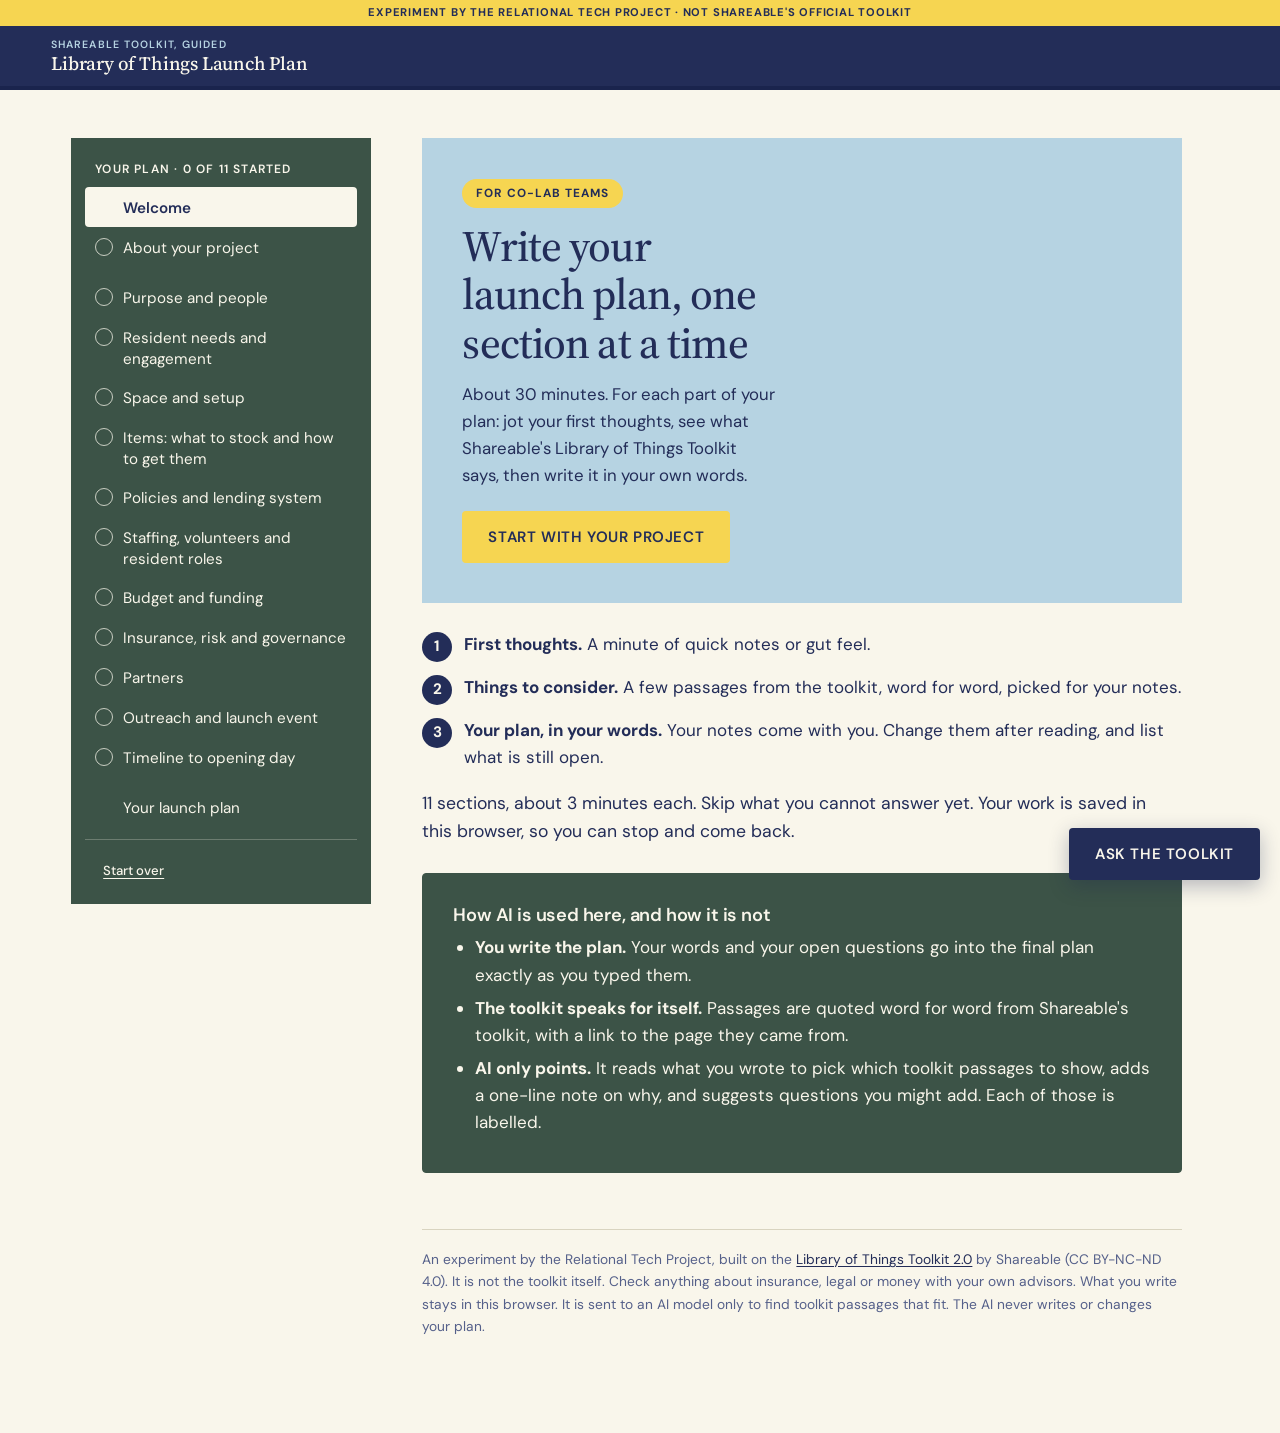
==== commit 56198c5e: "Give each section a clear order: first thoughts, things to consider, your plan It was not obvious wh" ====
--- a/index.html
+++ b/index.html
@@ -21,9 +21,10 @@
 <div id="ask"></div>
 
 <script>
-// The workbook. People write their own plan; the server (supabase/functions/
-// lot-plan, action "guide") only finds toolkit passages that bear on what they
-// wrote and quotes them word for word. Nothing here rewrites a person's words.
+// The workbook. Each section is three steps: jot first thoughts, read what the
+// toolkit says about them, then write the plan in your own words. The server
+// (supabase/functions/lot-plan, action "guide") only finds toolkit passages and
+// quotes them word for word. Nothing here rewrites a person's words.
 const API = 'https://texakzqqenzpxawktbgx.supabase.co/functions/v1/lot-plan';
 const TOOLKIT = 'https://www.shareable.net/toolkit/library-of-things/';
 // Served from Shareable's own site, resized by their image CDN
@@ -37,13 +38,23 @@
 
 // ---------- State ----------
 
-function blankSection(spec) {
-  return { answers: spec.questions.map(() => ''), passages: [], suggestions: [], notes: '', looked: false, done: false };
+function blankSection() {
+  // first: quick notes (step 1). plan: their own words for the plan (step 3),
+  // started from the first notes until they change it. notes: still to figure out.
+  return { first: '', plan: '', planTouched: false, passages: [], suggestions: [], notes: '', looked: false, skipped: false, done: false };
+}
+
+/** Sections saved before the three steps had one answer per question */
+function upgrade(sec) {
+  if (!Array.isArray(sec.answers)) return sec;
+  const joined = sec.answers.filter((a) => String(a || '').trim()).join('\n\n');
+  const { answers, ...rest } = sec;
+  return { ...rest, first: joined, plan: joined, planTouched: Boolean(joined) };
 }
 
 function blank() {
   const sections = {};
-  for (const s of SECTIONS) sections[s.id] = blankSection(s);
+  for (const s of SECTIONS) sections[s.id] = blankSection();
   return { view: 'welcome', project: {}, sections };
 }
 
@@ -55,14 +66,14 @@
     const saved = JSON.parse(localStorage.getItem(STORE) || 'null');
     if (saved && saved.sections) {
       state = { ...state, ...saved, sections: state.sections };
-      for (const s of SECTIONS) if (saved.sections[s.id]) state.sections[s.id] = { ...blankSection(s), ...saved.sections[s.id] };
+      for (const s of SECTIONS) if (saved.sections[s.id]) state.sections[s.id] = { ...blankSection(), ...upgrade(saved.sections[s.id]) };
       return;
     }
     // Carry what people typed in the first version; its AI-written drafts are left behind
     const old = JSON.parse(localStorage.getItem(OLD_STORE) || 'null');
     if (old && old.sections) {
       state.project = old.project || {};
-      for (const s of SECTIONS) if (old.sections[s.id] && Array.isArray(old.sections[s.id].answers)) state.sections[s.id].answers = s.questions.map((_, i) => old.sections[s.id].answers[i] || '');
+      for (const s of SECTIONS) if (old.sections[s.id] && Array.isArray(old.sections[s.id].answers)) state.sections[s.id] = { ...blankSection(), ...upgrade({ answers: old.sections[s.id].answers }) };
     }
   } catch { /* a fresh start is fine */ }
 }
@@ -79,7 +90,9 @@
 const esc = (s) => String(s ?? '').replace(/[&<>"']/g, (c) => ({ '&': '&amp;', '<': '&lt;', '>': '&gt;', '"': '&quot;', "'": '&#39;' }[c]));
 const sectionById = (id) => SECTIONS.find((s) => s.id === id);
 const lines = (text) => String(text || '').split('\n').filter((l) => l.trim());
-const answered = (sec) => sec.answers.some((a) => String(a || '').trim());
+/** Their words for the plan: what they wrote in step 3, or their first notes if they stopped at step 1 */
+const words = (sec) => (String(sec.plan || '').trim() ? sec.plan : sec.first) || '';
+const answered = (sec) => Boolean(words(sec).trim());
 const kept = (sec) => sec.passages.filter((p) => p.keep);
 const started = (sec) => answered(sec) || kept(sec).length > 0 || lines(sec.notes).length > 0;
 
@@ -124,13 +137,15 @@
   render();
   document.getElementById('toolkit-part')?.scrollIntoView({ behavior: matchMedia('(prefers-reduced-motion: reduce)').matches ? 'auto' : 'smooth', block: 'start' });
   try {
-    const data = await call({ action: 'guide', section: id, project: state.project, answers: spec.questions.map((q, i) => ({ q, a: sec.answers[i] })) });
+    const data = await call({ action: 'guide', section: id, project: state.project, answers: [{ q: `First thoughts on ${spec.title}. Things to touch on: ${spec.questions.join(' ')}`, a: sec.first }] });
     // A passage the person already unticked stays unticked if it comes back
     const dropped = new Set(sec.passages.filter((p) => !p.keep).map((p) => p.quote));
     sec.passages = (data.passages || []).map((p) => ({ ...p, keep: !dropped.has(p.quote) }));
     const added = new Set(sec.suggestions.filter((q) => q.added).map((q) => q.q));
     sec.suggestions = (data.questions || []).map((q) => ({ ...q, added: added.has(q.q) }));
     sec.looked = true;
+    // Step 3 starts from their own first notes, so nobody types twice
+    if (!sec.planTouched) sec.plan = sec.first;
   } catch (err) {
     live.error = err.message;
   }
@@ -163,10 +178,7 @@
     const sec = state.sections[s.id];
     if (!started(sec)) continue;
     out.push(`## ${s.title}`, '');
-    if (answered(sec)) {
-      out.push('### Our answers', '');
-      s.questions.forEach((q, i) => { if (String(sec.answers[i] || '').trim()) out.push(`**${q}**`, '', sec.answers[i], ''); });
-    }
+    if (answered(sec)) out.push('### Our plan', '', words(sec), '');
     if (kept(sec).length) {
       out.push('### From the toolkit', '');
       for (const k of kept(sec)) out.push(`> ${k.quote}`, '', `Source: ${k.heading}, ${k.url}`, '');
@@ -177,7 +189,7 @@
     }
   }
   if (open.length) out.push('## Everything still to figure out', '', ...open.map((l) => `- ${l}`), '');
-  out.push(`Answers and open questions are exactly as we wrote them. Toolkit passages are quoted word for word from the Library of Things Toolkit 2.0 by Shareable (CC BY-NC-ND 4.0): ${TOOLKIT}`);
+  out.push(`Our plan and open questions are exactly as we wrote them. Toolkit passages are quoted word for word from the Library of Things Toolkit 2.0 by Shareable (CC BY-NC-ND 4.0): ${TOOLKIT}`);
   return out.join('\n');
 }
 
@@ -196,7 +208,7 @@
     <div class="prose">
       <h3>How AI is used here, and how it is not</h3>
       <ul>
-        <li><strong>You write the plan.</strong> Your answers and your open questions go into the final plan exactly as you typed them.</li>
+        <li><strong>You write the plan.</strong> Your words and your open questions go into the final plan exactly as you typed them.</li>
         <li><strong>The toolkit speaks for itself.</strong> Passages are quoted word for word from Shareable's toolkit, with a link to the page they came from.</li>
         <li><strong>AI only points.</strong> It reads what you wrote to pick which toolkit passages to show, adds a one-line note on why, and suggests questions you might add. Each of those is labelled.</li>
       </ul>
@@ -211,7 +223,7 @@
       <div class="hero-text">
         <div class="pill">For Co-Lab teams</div>
         <h1>Write your launch plan, one section at a time</h1>
-        <p class="lede">You write what you know about your building and your residents. The workbook shows you what Shareable's Library of Things Toolkit says about it, word for word.</p>
+        <p class="lede">About 30 minutes. For each part of your plan: jot your first thoughts, see what Shareable's Library of Things Toolkit says, then write it in your own words.</p>
         <div class="row">
           <button class="btn" data-go="project">${begun ? 'Pick up where you left off' : 'Start with your project'}</button>
         </div>
@@ -220,8 +232,13 @@
         <img src="${COVER}" alt="Cover of The Library of Things Toolkit, second edition, by Shareable" width="1200" height="799" onerror="this.parentNode.remove()">
       </a>
     </div>
+    <ol class="three">
+      <li><span class="num">1</span><div><strong>First thoughts.</strong> A minute of quick notes or gut feel.</div></li>
+      <li><span class="num">2</span><div><strong>Things to consider.</strong> A few passages from the toolkit, word for word, picked for your notes.</div></li>
+      <li><span class="num">3</span><div><strong>Your plan, in your words.</strong> Your notes come with you. Change them after reading, and list what is still open.</div></li>
+    </ol>
+    <p class="lede">${SECTIONS.length} sections, about 3 minutes each. Skip what you cannot answer yet. Your work is saved in this browser, so you can stop and come back.</p>
     ${aiCard()}
-    <p class="lede">Plan on 30 to 45 minutes for ${SECTIONS.length} sections. Skip what you cannot answer yet. Your work is saved in this browser, so you can stop and come back.</p>
     ${begun ? '<div class="row"><button class="btn quiet" data-act="reset">Start over</button></div>' : ''}
     ${footer()}
   </div>`;
@@ -239,7 +256,7 @@
   return `<div class="col">
     <div class="pill">Step 1</div>
     <h2>About your project</h2>
-    <p class="lede">This goes at the top of your plan exactly as you write it, and helps find toolkit passages that fit your building. Rough notes are fine.</p>
+    <p class="lede">Two minutes. This goes at the top of your plan exactly as you write it, and helps find toolkit passages that fit your building.</p>
     <div class="two">${short.map(field).join('')}</div>
     ${long.map(field).join('')}
     <div class="row">
@@ -262,20 +279,17 @@
   const sec = state.sections[spec.id];
   const n = SECTIONS.indexOf(spec) + 1;
   const busy = live.busy === spec.id;
-  const questions = spec.questions.map((q, i) => `<div class="field">
-      <label for="q-${i}">${esc(q)}</label>
-      <textarea id="q-${i}" data-answer="${i}">${esc(sec.answers[i])}</textarea>
-    </div>`).join('');
-
-  let toolkit;
-  if (busy) toolkit = `<div class="writing"><span class="pulse"></span>Looking through the toolkit for passages that fit what you wrote</div>`;
-  else if (!sec.looked) toolkit = `<p class="part-hint">See what the toolkit says about what you wrote. Passages are quoted word for word.</p>
-      <div class="row"><button class="btn" data-act="look">Show me what the toolkit says</button></div>`;
-  else if (!sec.passages.length) toolkit = `<p class="part-hint">Nothing in the toolkit matched closely. Try adding a little more above, then look again.</p>
+  // Steps 2 and 3 open once they have looked, or chosen to go on without the toolkit
+  const open = sec.looked || sec.skipped;
+  const head = (num, title) => `<h3 class="step-head"><span class="num">${num}</span>${title}</h3>`;
+
+  let consider;
+  if (busy) consider = `<div class="writing"><span class="pulse"></span>Looking through the toolkit for passages that fit your notes</div>`;
+  else if (!sec.looked) consider = `<p class="part-hint">A few passages from Shareable's toolkit, word for word, picked for what you jotted down.</p>`;
+  else if (!sec.passages.length) consider = `<p class="part-hint">Nothing in the toolkit matched closely. You can add a little more in step 1 and look again, or carry on.</p>
       <div class="row"><button class="btn dark small" data-act="look">Look again</button></div>`;
-  else toolkit = `<p class="part-hint">Word for word from Shareable's toolkit, picked for what you wrote. Untick any you do not want in your plan.</p>
-      ${sec.passages.map((p, i) => passageHtml(p, i, true)).join('')}
-      <div class="row"><button class="btn quiet small" data-act="look">Changed your answers? Look again</button></div>`;
+  else consider = `<p class="part-hint">Word for word from Shareable's toolkit, picked for your notes. Read them, then write your plan below. Untick any you do not want kept in your plan.</p>
+      ${sec.passages.map((p, i) => passageHtml(p, i, true)).join('')}`;
 
   const suggestions = sec.suggestions.length ? `<div class="suggest">
       <div class="tag"><span class="ai-tag">AI suggestion</span> Questions the toolkit passages raise. Tap one to add it to your list.</div>
@@ -283,33 +297,40 @@
     </div>` : '';
 
   return `<div class="col">
-    <div class="pill">Section ${n} of ${SECTIONS.length}</div>
+    <div class="pill">Section ${n} of ${SECTIONS.length} · about 3 minutes</div>
     <h2>${esc(spec.title)}</h2>
     <p class="lede">${esc(spec.brief)}</p>
 
     <section class="part">
-      <h3 class="part-head"><span class="banner">You write</span></h3>
-      <p class="part-hint">Your words go into the plan exactly as you type them.</p>
-      ${questions}
+      ${head(1, 'First thoughts')}
+      <label class="part-hint" for="first">Quick notes or gut feel. A minute is plenty, and rough is fine. You might touch on:</label>
+      <ul class="nudges">${spec.questions.map((q) => `<li>${esc(q)}</li>`).join('')}</ul>
+      <textarea id="first" data-first class="notes">${esc(sec.first)}</textarea>
+      ${live.error ? `<div class="error" role="alert">${esc(live.error)}</div>` : ''}
+      <div class="row">
+        ${busy ? '' : `<button class="btn${open ? ' dark small' : ''}" data-act="look">${sec.looked ? 'Changed your notes? Look again' : 'See things to consider'}</button>`}
+        ${open || busy ? '' : `<button class="btn quiet" data-act="skip-toolkit">Write my plan without the toolkit</button>`}
+      </div>
     </section>
 
-    <section class="part" id="toolkit-part">
-      <h3 class="part-head"><span class="banner">From the toolkit</span></h3>
-      ${live.error ? `<div class="error" role="alert">${esc(live.error)}</div>` : ''}
-      ${toolkit}
+    <section class="part${sec.looked || busy ? '' : ' later'}" id="toolkit-part">
+      ${head(2, 'Things to consider')}
+      ${consider}
     </section>
 
-    <section class="part">
-      <h3 class="part-head"><span class="banner">Still to figure out</span></h3>
-      <label class="part-hint" for="notes">Your own list, one per line. Nothing lands here unless you put it here.</label>
-      <textarea id="notes" data-notes class="notes" placeholder="For example: do we need a permit for the container?">${esc(sec.notes)}</textarea>
+    <section class="part${open ? '' : ' later'}" id="plan-part">
+      ${head(3, 'Your plan, in your words')}
+      ${open ? `<label class="part-hint" for="plan">${sec.planTouched ? 'This goes into your plan exactly as written.' : 'Your first thoughts are copied here. Change them however you like now that you have read the toolkit. This goes into your plan exactly as written.'}</label>
+      <textarea id="plan" data-plan class="notes">${esc(sec.plan)}</textarea>
+      <label class="part-hint sub" for="notes"><strong>Still to figure out.</strong> Your own list, one per line. Nothing lands here unless you put it here.</label>
+      <textarea id="notes" data-notes placeholder="For example: do we need a permit for the container?">${esc(sec.notes)}</textarea>
       ${suggestions}
+      <div class="row">
+        <button class="btn" data-act="accept">Looks good, next</button>
+      </div>` : `<p class="part-hint">After reading, you write this part of your plan and list what is still open. Your first thoughts come with you.</p>`}
     </section>
 
-    <div class="row">
-      <button class="btn" data-act="accept">Looks good, next</button>
-      ${started(sec) ? '' : `<button class="btn quiet" data-go="${nextAfter(spec.id)}">Skip for now</button>`}
-    </div>
+    ${open ? '' : `<div class="row"><button class="btn quiet" data-go="${nextAfter(spec.id)}">Skip this section for now</button></div>`}
     ${footer()}
   </div>`;
 }
@@ -324,7 +345,7 @@
     for (const l of lines(sec.notes)) open.push({ text: l, from: s.title });
     return `<section class="plan-section">
       <h2>${esc(s.title)}</h2>
-      ${answered(sec) ? `<h3 class="plan-sub">Our answers</h3>${s.questions.map((q, i) => String(sec.answers[i] || '').trim() ? `<div class="qa"><p class="q">${esc(q)}</p><p class="verbatim">${esc(sec.answers[i])}</p></div>` : '').join('')}` : ''}
+      ${answered(sec) ? `<h3 class="plan-sub">Our plan</h3><p class="verbatim">${esc(words(sec))}</p>` : ''}
       ${kept(sec).length ? `<h3 class="plan-sub">From the toolkit</h3>${kept(sec).map((k) => `<div class="passage"><blockquote>${esc(k.quote)}</blockquote><div class="source">${sourceLine(k)}</div></div>`).join('')}` : ''}
       ${lines(sec.notes).length ? `<h3 class="plan-sub">Still to figure out</h3><ul class="verbatim-list">${lines(sec.notes).map((l) => `<li>${esc(l)}</li>`).join('')}</ul>` : ''}
     </section>`;
@@ -335,7 +356,7 @@
     <div class="pill">Your plan</div>
     <h1>Library of Things Launch Plan</h1>
     ${facts ? `<dl class="facts">${facts}</dl>` : ''}
-    ${begun.length ? `<p class="provenance">Answers and open questions are exactly as you wrote them. Toolkit passages are quoted word for word, with links. No part of this plan was written by AI.</p>
+    ${begun.length ? `<p class="provenance">Your plan and open questions are exactly as you wrote them. Toolkit passages are quoted word for word, with links. No part of this plan was written by AI.</p>
     <div class="row no-print">
       <button class="btn" data-act="print">Print or save as PDF</button>
       <button class="btn dark" data-act="copy">Copy as text</button>
@@ -419,7 +440,8 @@
   const t = e.target;
   const sec = state.sections[state.view];
   if (t.dataset.project) { state.project[t.dataset.project] = t.value; save(); }
-  else if (t.dataset.answer !== undefined) { sec.answers[Number(t.dataset.answer)] = t.value; save(); }
+  else if (t.dataset.first !== undefined) { sec.first = t.value; save(); }
+  else if (t.dataset.plan !== undefined) { sec.plan = t.value; sec.planTouched = true; save(); }
   else if (t.dataset.notes !== undefined) { sec.notes = t.value; save(); }
   else if (t.id === 'ask-q') live.ask.q = t.value;
 });
@@ -455,6 +477,7 @@
   const sec = state.sections[id];
   switch (el.dataset.act) {
     case 'look': look(id); break;
+    case 'skip-toolkit': sec.skipped = true; if (!sec.planTouched) sec.plan = sec.first; save(); render(); document.getElementById('plan-part').scrollIntoView({ block: 'start' }); break;
     case 'accept': sec.done = true; go(nextAfter(id)); break;
     case 'nav': live.navOpen = !live.navOpen; renderSide(); break;
     case 'reset':
--- a/style.css
+++ b/style.css
@@ -400,3 +400,17 @@
   .provenance { background: none; border-left: 2px solid #999; }
   .plan-sub { color: #000; }
 }
+
+/* ---------- Three steps per section ---------- */
+
+.num { flex: none; display: inline-grid; place-items: center; width: 30px; height: 30px; border-radius: 50%; background: var(--navy); color: var(--cream); font: 700 0.95rem/1 var(--sans); }
+.step-head { display: flex; align-items: center; gap: 10px; font-family: var(--serif); font-weight: 500; font-size: 1.4rem; letter-spacing: -0.015em; margin: 0 0 8px; }
+.part.later { opacity: 0.5; }
+.part.later .num { background: transparent; color: var(--navy); border: 1.5px solid var(--navy); }
+.nudges { margin: 4px 0 6px; padding-left: 1.2em; color: var(--soft); font-size: 0.95rem; }
+.nudges li { margin-bottom: 2px; }
+.part-hint.sub { margin-top: 20px; }
+.part-hint strong { color: var(--navy); }
+.three { list-style: none; margin: 26px 0 18px; padding: 0; display: grid; gap: 12px; }
+.three li { display: flex; gap: 12px; align-items: flex-start; }
+.three .num { margin-top: 1px; }
